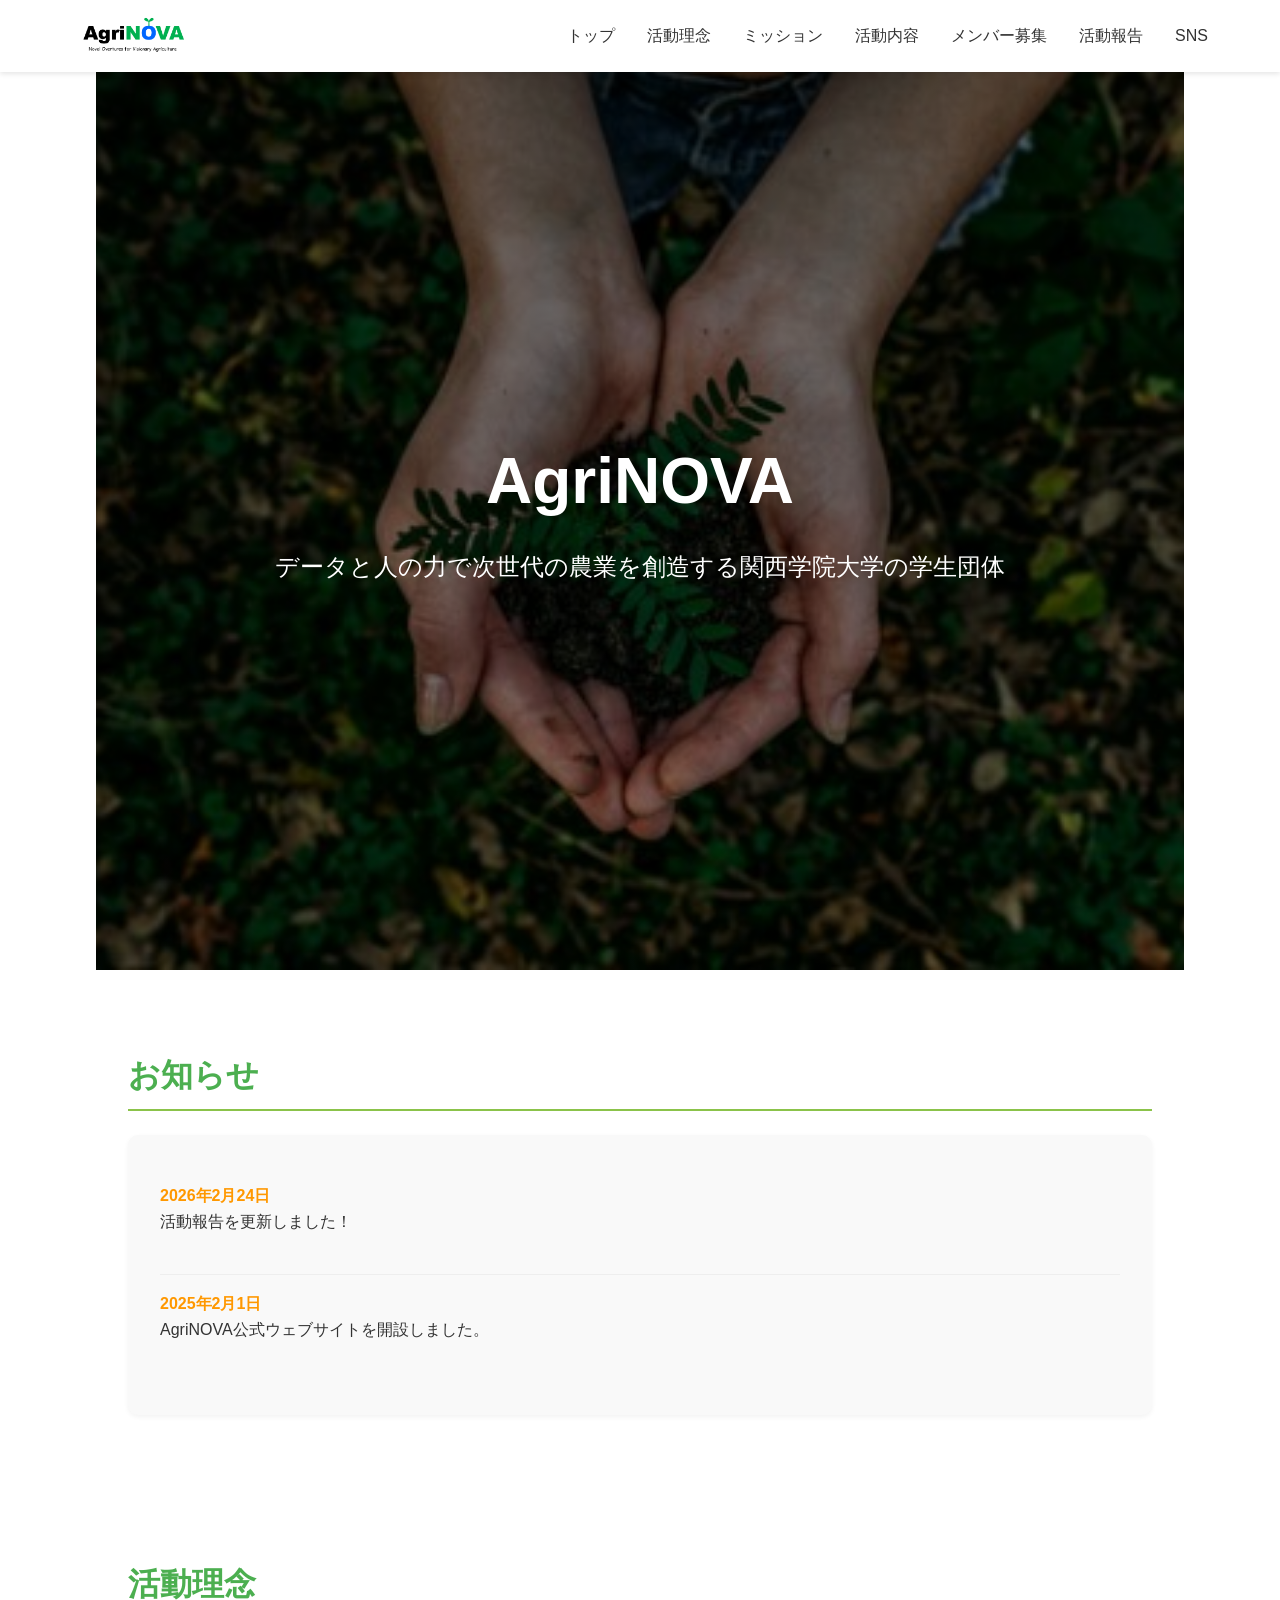
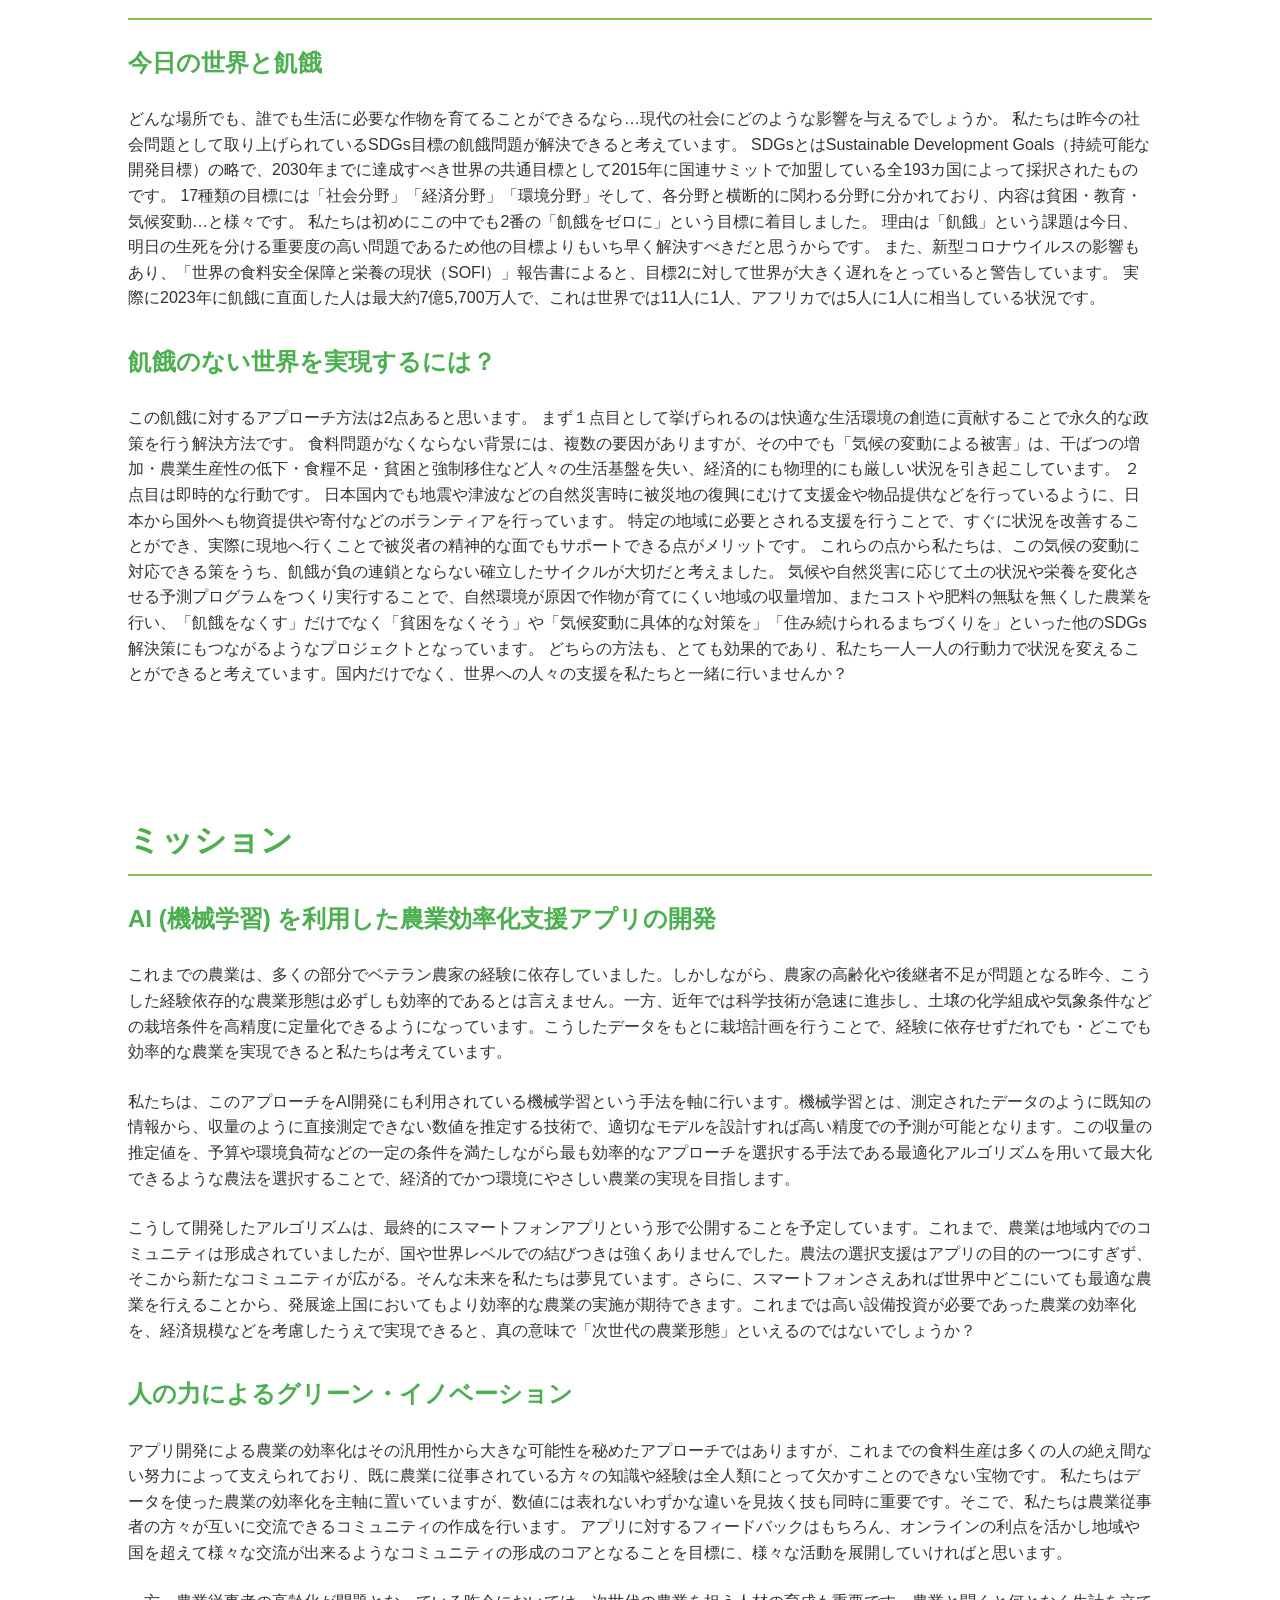
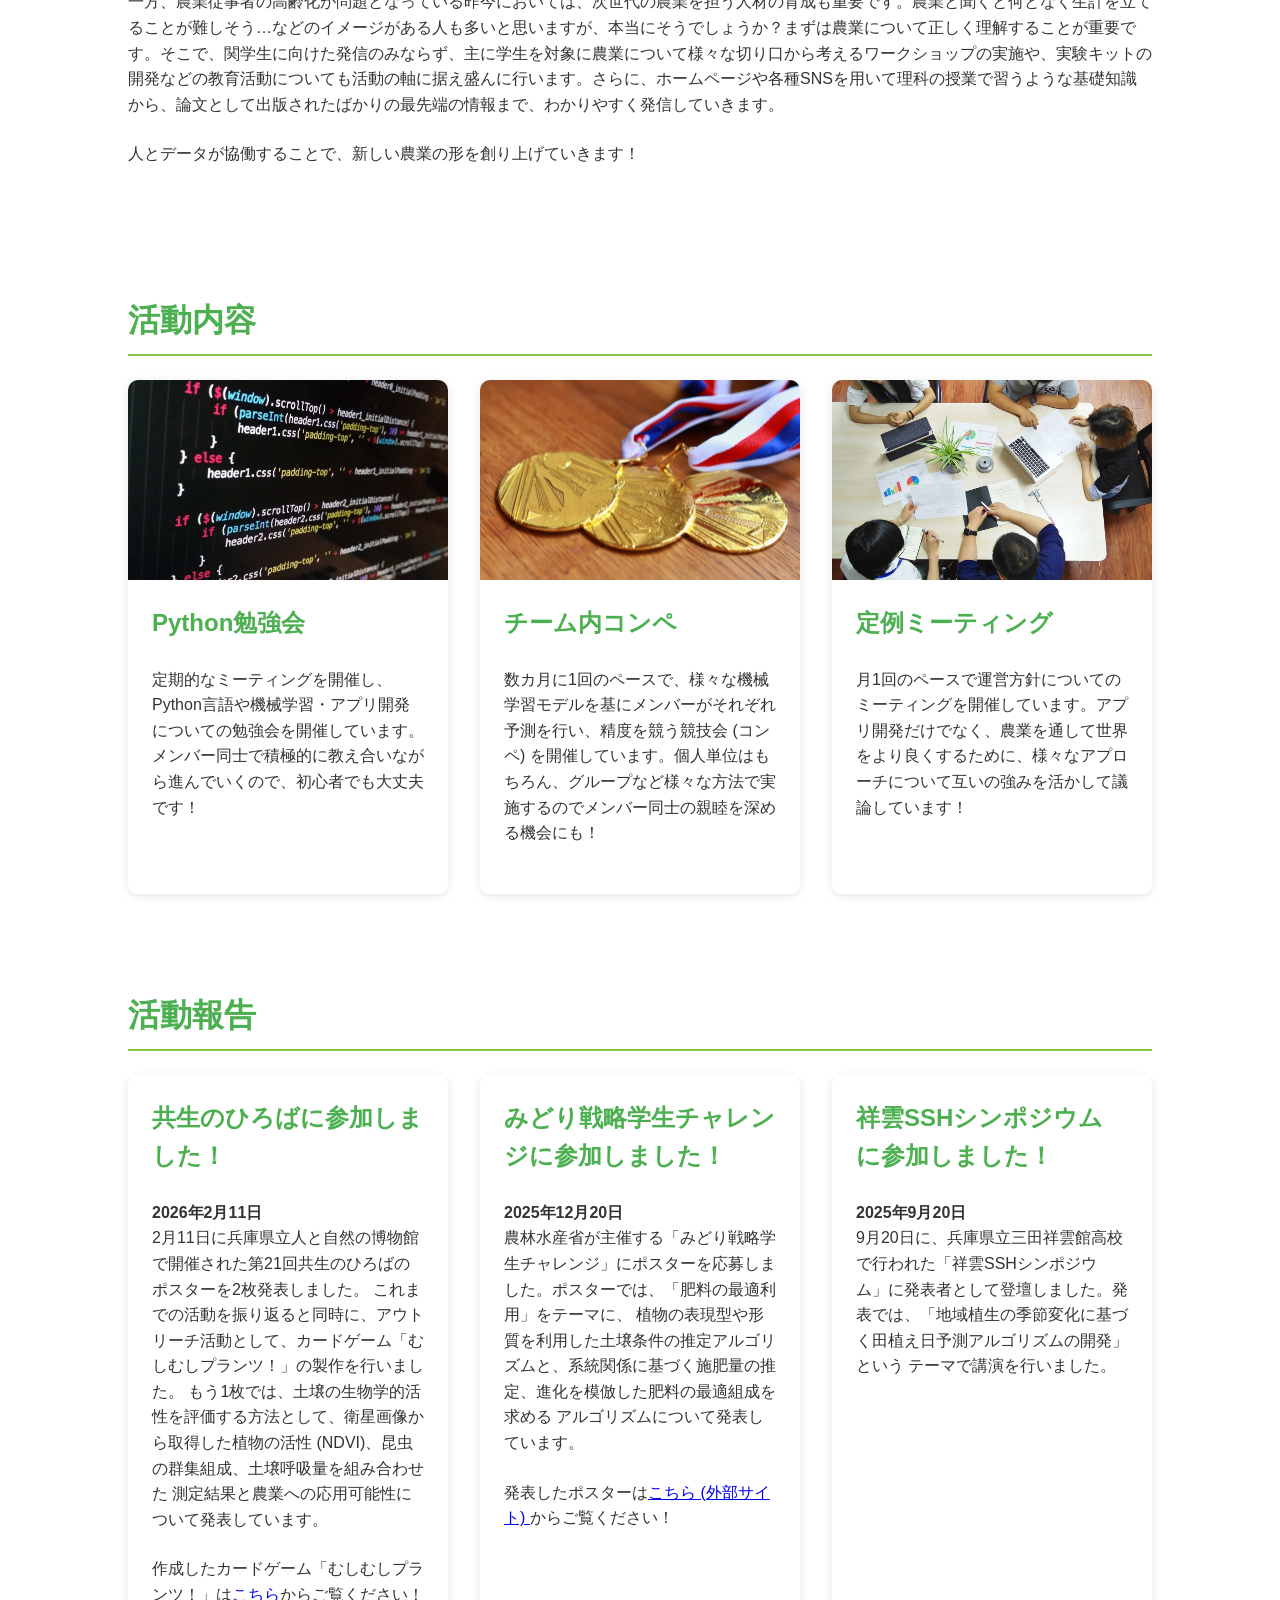
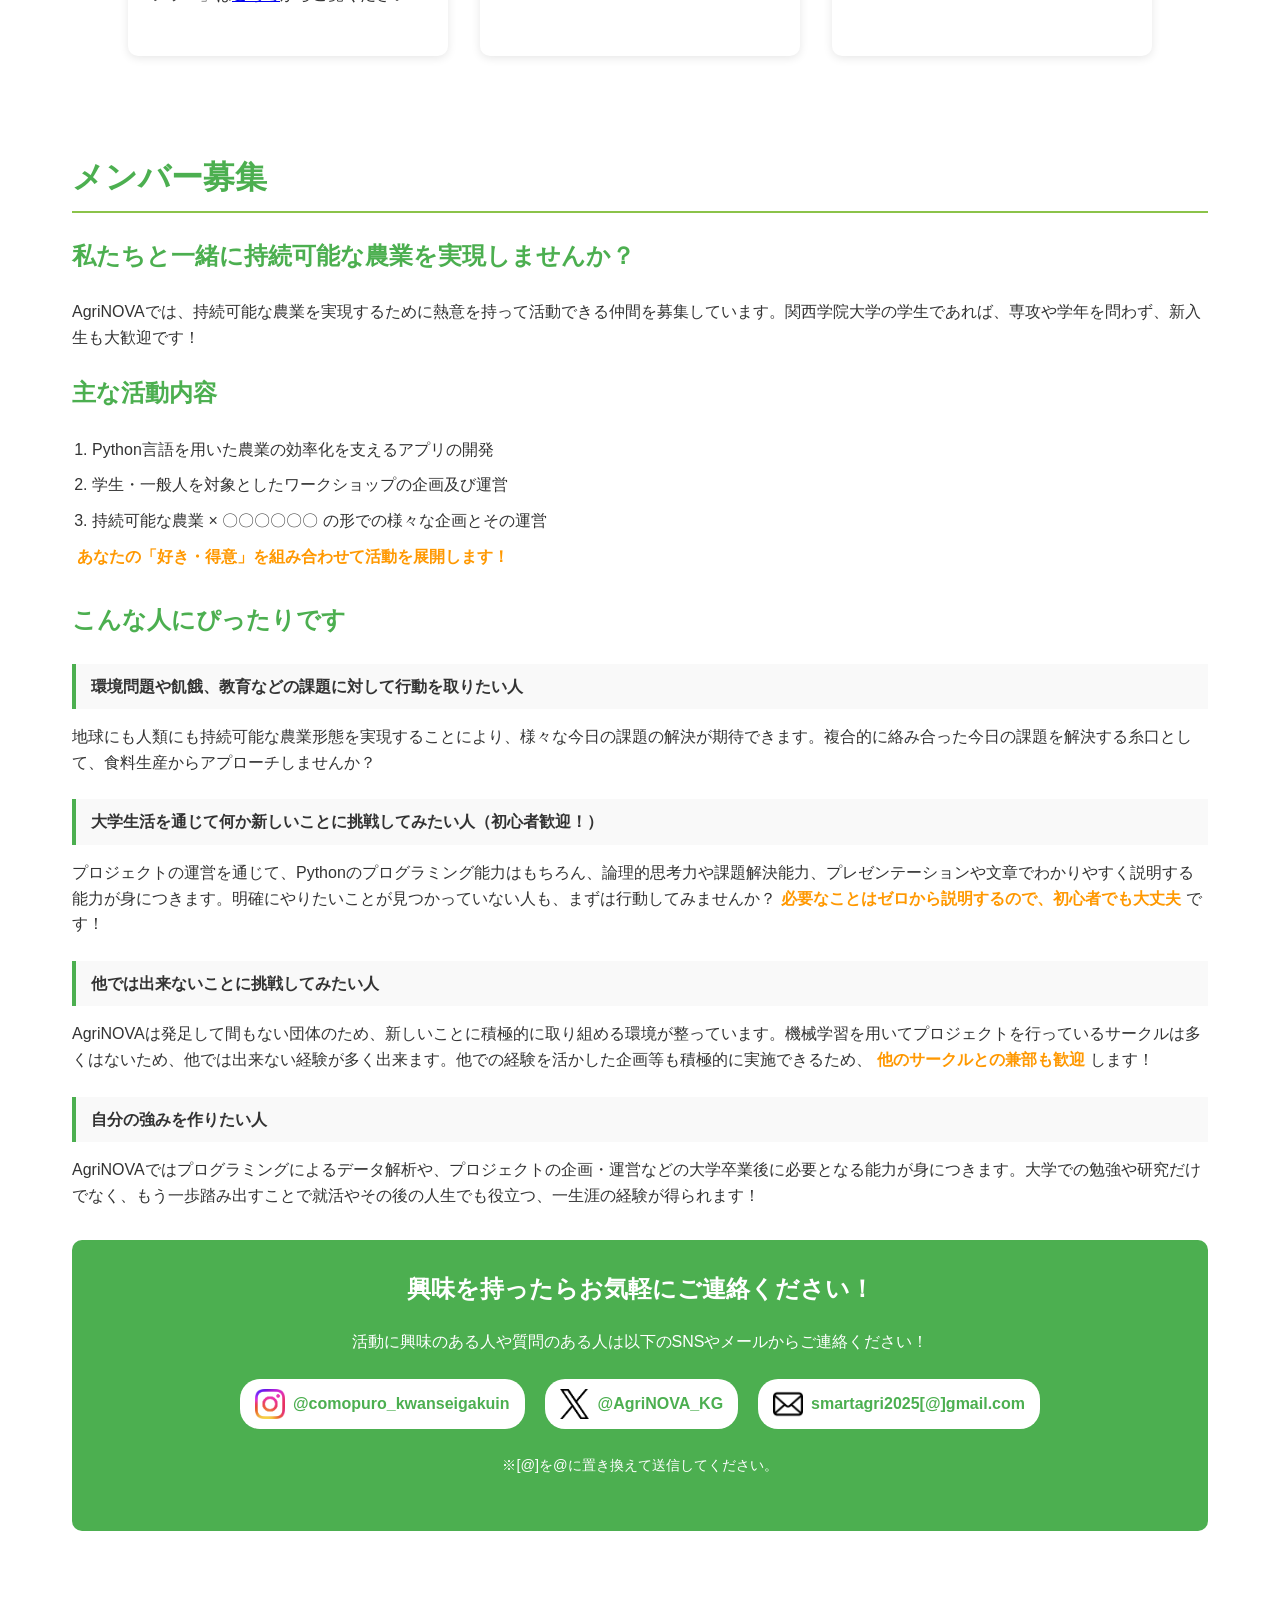
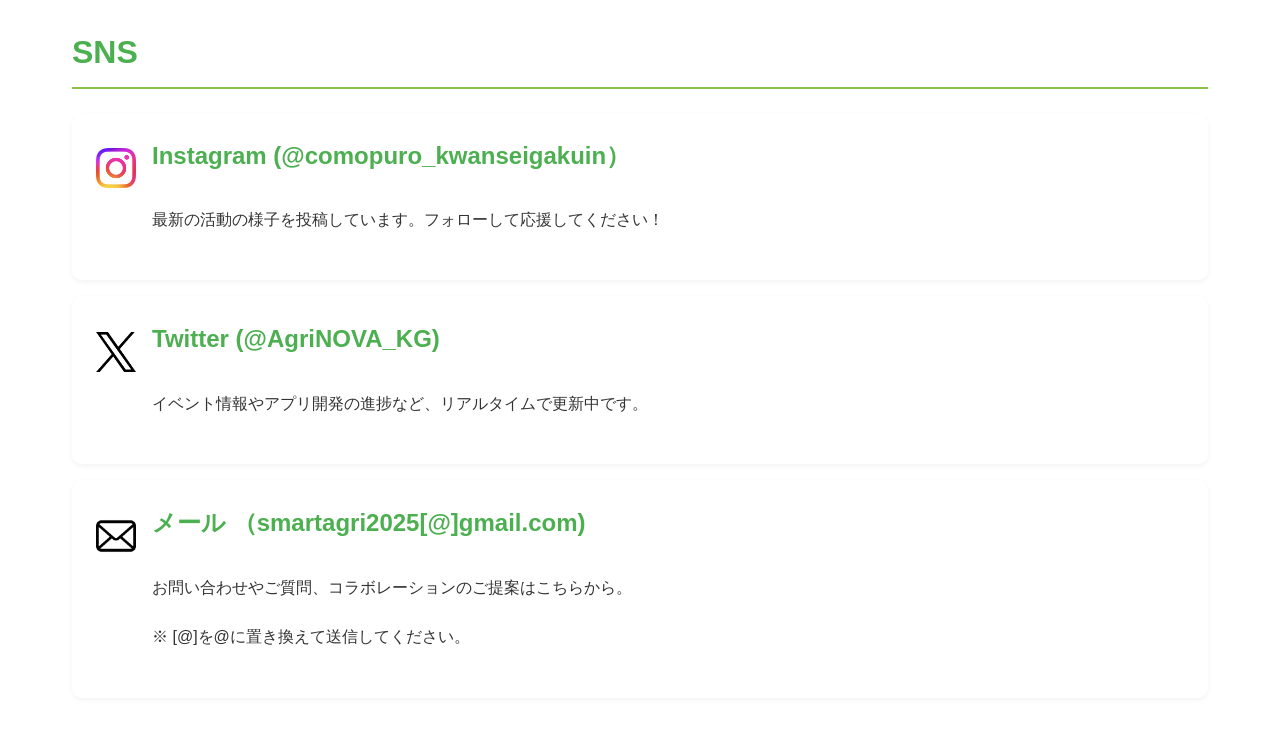
==== index.html @ 7e81eb5c "1st upload" ====
<!DOCTYPE html>
<html lang="ja">
<head>
    <meta charset="UTF-8">
    <meta name="viewport" content="width=device-width, initial-scale=1.0">
    <title>関西学院大学 AgriNOVA</title>
    <link rel="stylesheet" href="styles.css">
</head>
<body>
    <header>
        <div class="header-container">
            <div class="logo">
                <img src="images/logo.png" alt="AgriNOVA Logo">
            </div>
            <div class="hamburger" onclick="toggleMenu()">
                <span></span>
                <span></span>
                <span></span>
            </div>
            <nav id="nav-menu">
                <ul>
                    <li><a href="#top">トップ</a></li>
                    <li><a href="#philosophy">活動理念</a></li>
                    <li><a href="#mission">ミッション</a></li>
                    <li><a href="#activities">活動内容</a></li>
                    <li><a href="#recruit">メンバー募集</a></li>
                    <li><a href="#reports">活動報告</a></li>
                    <li><a href="#links">SNS</a></li>
                </ul>
            </nav>
        </div>
    </header>

    <div class="main-content">
        <div class="hero">
            <h1>AgriNOVA</h1>
            <p>データと人の力で次世代の農業を創造する関西学院大学の学生団体</p>
        </div>

        <section id="news">
            <div class="content-container">
                <h2>お知らせ</h2>
                <div class="news-updates">
                    <div class="news-item">
                        <span class="news-date">2026年2月24日</span>
                        <p>活動報告を更新しました！</p>
                    </div>
                    <div class="news-item">
                        <span class="news-date">2025年2月1日</span>
                        <p>AgriNOVA公式ウェブサイトを開設しました。</p>
                    </div>
                </div>
            </div>
        </section>

        <section id="philosophy">
            <div class="content-container">
                <h2>活動理念</h2>
                
                <div class="mission-item">
                    <h3>今日の世界と飢餓</h3>
                    <p>どんな場所でも、誰でも生活に必要な作物を育てることができるなら…現代の社会にどのような影響を与えるでしょうか。
                        私たちは昨今の社会問題として取り上げられているSDGs目標の飢餓問題が解決できると考えています。
                        SDGsとはSustainable Development Goals（持続可能な開発目標）の略で、2030年までに達成すべき世界の共通目標として2015年に国連サミットで加盟している全193カ国によって採択されたものです。 

                        17種類の目標には「社会分野」「経済分野」「環境分野」そして、各分野と横断的に関わる分野に分かれており、内容は貧困・教育・気候変動…と様々です。 
                        私たちは初めにこの中でも2番の「飢餓をゼロに」という目標に着目しました。 

                        理由は「飢餓」という課題は今日、明日の生死を分ける重要度の高い問題であるため他の目標よりもいち早く解決すべきだと思うからです。
                        また、新型コロナウイルスの影響もあり、「世界の食料安全保障と栄養の現状（SOFI）」報告書によると、目標2に対して世界が大きく遅れをとっていると警告しています。
                        実際に2023年に飢餓に直面した人は最大約7億5,700万人で、これは世界では11人に1人、アフリカでは5人に1人に相当している状況です。 </p>
                </div>
                
                <div class="mission-item">
                <h3>飢餓のない世界を実現するには？</h3>
                    <p>この飢餓に対するアプローチ方法は2点あると思います。 

                        まず１点目として挙げられるのは快適な生活環境の創造に貢献することで永久的な政策を行う解決方法です。
                        食料問題がなくならない背景には、複数の要因がありますが、その中でも「気候の変動による被害」は、干ばつの増加・農業生産性の低下・食糧不足・貧困と強制移住など人々の生活基盤を失い、経済的にも物理的にも厳しい状況を引き起こしています。 

                        ２点目は即時的な行動です。
                        日本国内でも地震や津波などの自然災害時に被災地の復興にむけて支援金や物品提供などを行っているように、日本から国外へも物資提供や寄付などのボランティアを行っています。
                        特定の地域に必要とされる支援を行うことで、すぐに状況を改善することができ、実際に現地へ行くことで被災者の精神的な面でもサポートできる点がメリットです。 

 

 

                        これらの点から私たちは、この気候の変動に対応できる策をうち、飢餓が負の連鎖とならない確立したサイクルが大切だと考えました。
                        気候や自然災害に応じて土の状況や栄養を変化させる予測プログラムをつくり実行することで、自然環境が原因で作物が育てにくい地域の収量増加、またコストや肥料の無駄を無くした農業を行い、「飢餓をなくす」だけでなく「貧困をなくそう」や「気候変動に具体的な対策を」「住み続けられるまちづくりを」といった他のSDGs解決策にもつながるようなプロジェクトとなっています。
                        どちらの方法も、とても効果的であり、私たち一人一人の行動力で状況を変えることができると考えています。国内だけでなく、世界への人々の支援を私たちと一緒に行いませんか？ 
                
                </p>
                </div>
                
        </section>

        <section id="mission">
            <div class="content-container">
            <h2>ミッション</h2>
                <div class="mission-item">
                    <h3>AI (機械学習) を利用した農業効率化支援アプリの開発</h3>
                    <p>これまでの農業は、多くの部分でベテラン農家の経験に依存していました。しかしながら、農家の高齢化や後継者不足が問題となる昨今、こうした経験依存的な農業形態は必ずしも効率的であるとは言えません。一方、近年では科学技術が急速に進歩し、土壌の化学組成や気象条件などの栽培条件を高精度に定量化できるようになっています。こうしたデータをもとに栽培計画を行うことで、経験に依存せずだれでも・どこでも効率的な農業を実現できると私たちは考えています。</p>
                    <p>私たちは、このアプローチをAI開発にも利用されている機械学習という手法を軸に行います。機械学習とは、測定されたデータのように既知の情報から、収量のように直接測定できない数値を推定する技術で、適切なモデルを設計すれば高い精度での予測が可能となります。この収量の推定値を、予算や環境負荷などの一定の条件を満たしながら最も効率的なアプローチを選択する手法である最適化アルゴリズムを用いて最大化できるような農法を選択することで、経済的でかつ環境にやさしい農業の実現を目指します。</p>
                    <p>こうして開発したアルゴリズムは、最終的にスマートフォンアプリという形で公開することを予定しています。これまで、農業は地域内でのコミュニティは形成されていましたが、国や世界レベルでの結びつきは強くありませんでした。農法の選択支援はアプリの目的の一つにすぎず、そこから新たなコミュニティが広がる。そんな未来を私たちは夢見ています。さらに、スマートフォンさえあれば世界中どこにいても最適な農業を行えることから、発展途上国においてもより効率的な農業の実施が期待できます。これまでは高い設備投資が必要であった農業の効率化を、経済規模などを考慮したうえで実現できると、真の意味で「次世代の農業形態」といえるのではないでしょうか？
                        </p>
                </div>
                
                <div class="mission-item">
                    <h3>人の力によるグリーン・イノベーション</h3>
                    <p>アプリ開発による農業の効率化はその汎用性から大きな可能性を秘めたアプローチではありますが、これまでの食料生産は多くの人の絶え間ない努力によって支えられており、既に農業に従事されている方々の知識や経験は全人類にとって欠かすことのできない宝物です。
                        私たちはデータを使った農業の効率化を主軸に置いていますが、数値には表れないわずかな違いを見抜く技も同時に重要です。そこで、私たちは農業従事者の方々が互いに交流できるコミュニティの作成を行います。
                        アプリに対するフィードバックはもちろん、オンラインの利点を活かし地域や国を超えて様々な交流が出来るようなコミュニティの形成のコアとなることを目標に、様々な活動を展開していければと思います。</p>
                        <p>一方、農業従事者の高齢化が問題となっている昨今においては、次世代の農業を担う人材の育成も重要です。農業と聞くと何となく生計を立てることが難しそう…などのイメージがある人も多いと思いますが、本当にそうでしょうか？まずは農業について正しく理解することが重要です。そこで、関学生に向けた発信のみならず、主に学生を対象に農業について様々な切り口から考えるワークショップの実施や、実験キットの開発などの教育活動についても活動の軸に据え盛んに行います。さらに、ホームページや各種SNSを用いて理科の授業で習うような基礎知識から、論文として出版されたばかりの最先端の情報まで、わかりやすく発信していきます。</p>
                        <p>人とデータが協働することで、新しい農業の形を創り上げていきます！</p>
                    </div>
            </div>
        </section>


        
        <section id="activities">
            <div class="content-container">
                <h2>活動内容</h2>
                <div class="activities-container">
                    <div class="activity-item">
                        <div class="activity-image" style="background-image: url('images/programming.jpg');"></div>
                        <div class="activity-content">
                            <h3>Python勉強会</h3>
                            <p>定期的なミーティングを開催し、Python言語や機械学習・アプリ開発についての勉強会を開催しています。メンバー同士で積極的に教え合いながら進んでいくので、初心者でも大丈夫です！</p>
                        </div>
                    </div>
                    <div class="activity-item">
                        <div class="activity-image" style="background-image: url('images/competition.jpg');"></div>
                        <div class="activity-content">
                            <h3>チーム内コンペ</h3>
                            <p>数カ月に1回のペースで、様々な機械学習モデルを基にメンバーがそれぞれ予測を行い、精度を競う競技会 (コンペ) を開催しています。個人単位はもちろん、グループなど様々な方法で実施するのでメンバー同士の親睦を深める機会にも！</p>
                        </div>
                    </div>
                    <div class="activity-item">
                        <div class="activity-image" style="background-image: url('images/meeting.jpg');"></div>
                        <div class="activity-content">
                            <h3>定例ミーティング</h3>
                            <p>月1回のペースで運営方針についてのミーティングを開催しています。アプリ開発だけでなく、農業を通して世界をより良くするために、様々なアプローチについて互いの強みを活かして議論しています！</p>
                        </div>
                    </div>
                </div>
            </div>
        </section>

        <section id="reports">
            <div class="content-container">
                <h2>活動報告</h2>
                <div class="activities-container">
                    <div class="activity-item">
                        <div class="activity-content">
                            <h3>共生のひろばに参加しました！</h3>
                            <h4>2026年2月11日</h4>
                            <p>2月11日に兵庫県立人と自然の博物館で開催された第21回共生のひろばのポスターを2枚発表しました。
                                これまでの活動を振り返ると同時に、アウトリーチ活動として、カードゲーム「むしむしプランツ！」の製作を行いました。
                                もう1枚では、土壌の生物学的活性を評価する方法として、衛星画像から取得した植物の活性 (NDVI)、昆虫の群集組成、土壌呼吸量を組み合わせた
                                測定結果と農業への応用可能性について発表しています。
                            </p>
                            <p>作成したカードゲーム「むしむしプランツ！」は<a href="card.html">こちら</a>からご覧ください！</p>
                        </div>
                    </div>
                    <div class="activity-item">
                        <div class="activity-content">
                            <h3>みどり戦略学生チャレンジに参加しました！</h3>
                            <h4>2025年12月20日</h4>
                            <p>農林水産省が主催する「みどり戦略学生チャレンジ」にポスターを応募しました。ポスターでは、「肥料の最適利用」をテーマに、
                                植物の表現型や形質を利用した土壌条件の推定アルゴリズムと、系統関係に基づく施肥量の推定、進化を模倣した肥料の最適組成を求める
                                アルゴリズムについて発表しています。
                            </p>
                            <p>発表したポスターは<a href="https://www.maff.go.jp/kinki/midori/challenge/kanseigakuin.html">こちら (外部サイト) </a>からご覧ください！</p>
                        </div>
                    </div>
                    <div class="activity-item">
                        <div class="activity-content">
                            <h3>祥雲SSHシンポジウムに参加しました！</h3>
                            <h4>2025年9月20日</h4>
                            <p>9月20日に、兵庫県立三田祥雲館高校で行われた「祥雲SSHシンポジウム」に発表者として登壇しました。発表では、「地域植生の季節変化に基づく田植え日予測アルゴリズムの開発」という
                                テーマで講演を行いました。
                            </p>
                            <!--<p>当日の様子は<a href="250920_Report_SSH.html">こちら</a>をご覧ください！</p>-->
                        </div>
                    </div>
                    </div>
                </div>
            </div>
        </section>

        <section id="recruit">
            <div class="content-container">
                <h2>メンバー募集</h2>

                <h3>私たちと一緒に持続可能な農業を実現しませんか？</h3>
                <p>AgriNOVAでは、持続可能な農業を実現するために熱意を持って活動できる仲間を募集しています。関西学院大学の学生であれば、専攻や学年を問わず、新入生も大歓迎です！</p>
         
                <h3>主な活動内容</h3>
                <ol>
                    <li style="margin-bottom: 10px; margin-left: 20px;">
                        Python言語を用いた農業の効率化を支えるアプリの開発
                    </li>
                    <li style="margin-bottom: 10px; margin-left: 20px;">
                        学生・一般人を対象としたワークショップの企画及び運営
                    </li>
                    <li style="margin-bottom: 10px; margin-left: 20px;">
                        持続可能な農業 × 〇〇〇〇〇〇 の形での様々な企画とその運営
                    </li>
                </ol>
                <p><span style="padding: 3px 5px; border-radius: 3px; font-weight: bold; color: var(--accent-color);">あなたの「好き・得意」を組み合わせて活動を展開します！</span></p>
        
                <h3 style="margin-top: 2rem;">こんな人にぴったりです</h3>
                
                <div style="background-color: var(--light-bg); border-left: 4px solid var(--primary-color); padding: 10px 15px; margin-bottom: 15px; font-weight: bold;">
                    環境問題や飢餓、教育などの課題に対して行動を取りたい人
                </div>
                <p>地球にも人類にも持続可能な農業形態を実現することにより、様々な今日の課題の解決が期待できます。複合的に絡み合った今日の課題を解決する糸口として、食料生産からアプローチしませんか？</p>

                <div style="background-color: var(--light-bg); border-left: 4px solid var(--primary-color); padding: 10px 15px; margin-bottom: 15px; font-weight: bold;">
                    大学生活を通じて何か新しいことに挑戦してみたい人（初心者歓迎！）
                </div>
                <p>プロジェクトの運営を通じて、Pythonのプログラミング能力はもちろん、論理的思考力や課題解決能力、プレゼンテーションや文章でわかりやすく説明する能力が身につきます。明確にやりたいことが見つかっていない人も、まずは行動してみませんか？<span style="padding: 3px 5px; border-radius: 3px; font-weight: bold; color: var(--accent-color);">必要なことはゼロから説明するので、初心者でも大丈夫</span>です！</p>

                <div style="background-color: var(--light-bg); border-left: 4px solid var(--primary-color); padding: 10px 15px; margin-bottom: 15px; font-weight: bold;">
                    他では出来ないことに挑戦してみたい人
                </div>
                <p>AgriNOVAは発足して間もない団体のため、新しいことに積極的に取り組める環境が整っています。機械学習を用いてプロジェクトを行っているサークルは多くはないため、他では出来ない経験が多く出来ます。他での経験を活かした企画等も積極的に実施できるため、<span style="padding: 3px 5px; border-radius: 3px; font-weight: bold; color: var(--accent-color);">他のサークルとの兼部も歓迎</span>します！</p>
                
                <div style="background-color: var(--light-bg); border-left: 4px solid var(--primary-color); padding: 10px 15px; margin-bottom: 15px; font-weight: bold;">
                    自分の強みを作りたい人
                </div>
                <p>AgriNOVAではプログラミングによるデータ解析や、プロジェクトの企画・運営などの大学卒業後に必要となる能力が身につきます。大学での勉強や研究だけでなく、もう一歩踏み出すことで就活やその後の人生でも役立つ、一生涯の経験が得られます！</p>

                <div style="background-color: var(--primary-color); color: white; padding: 30px; border-radius: 10px; text-align: center; margin-top: 2rem;">
                    <h3 style="color: white; margin-bottom: 20px;">興味を持ったらお気軽にご連絡ください！</h3>
                    <p>活動に興味のある人や質問のある人は以下のSNSやメールからご連絡ください！</p>
                    
                    <div style="display: flex; justify-content: center; flex-wrap: wrap; gap: 20px; margin: 25px 0;">
                        <a href="https://www.instagram.com/comopuro_kwanseigakuin" style="display: flex; align-items: center; background-color: var(--white); color: var(--primary-color); padding: 10px 15px; border-radius: 20px; text-decoration: none; font-weight: bold;" target="_blank">
                            <div class="sns-logo2">
                                <img src="images/Instagram_logo.png" alt="Instagram Icon">
                            </div>
                            @comopuro_kwanseigakuin
                        </a>
                        <a href="https://twitter.com/AgriNOVA_KG" style="display: flex; align-items: center; background-color: var(--white); color: var(--primary-color); padding: 10px 15px; border-radius: 20px; text-decoration: none; font-weight: bold;" target="_blank">
                            <div class="sns-logo2">
                                <img src="images/X_logo.png" alt="X Icon">
                            </div>
                            @AgriNOVA_KG
                        </a>
                        <a style="display: flex; align-items: center; background-color: var(--white); color: var(--primary-color); padding: 10px 15px; border-radius: 20px; text-decoration: none; font-weight: bold;">
                            <div class="sns-logo2">
                                <img src="images/Mail_logo.png" alt="Email Icon">
                            </div>
                            smartagri2025[@]gmail.com
                        </a>
                    </div>
                    <p style="font-size: 0.9rem; margin-top: 10px;">※[@]を@に置き換えて送信してください。</p>
                </div>
            </div>
        </section>
        
        <section id="links">
            <div class="content-container">
                <h2>SNS</h2>
                <div class="sns-list">
                    <div class="sns-list-item">
                        <div class="sns-header">
                            <div class="sns-logo">
                                <img src="images/Instagram_logo.png" alt="Instagram Logo">
                            </div>
                            <h3><a href="https://www.instagram.com/comopuro_kwanseigakuin/?igsh=NnNhcjF2ZW04OXY5&utm_source=qr#" class="sns-link">Instagram (@comopuro_kwanseigakuin） </a></h3>
                        </div>
                        <div class="sns-content">
                            <p>最新の活動の様子を投稿しています。フォローして応援してください！</p>
                        </div>
                    </div>
                    
                    <div class="sns-list-item">
                        <div class="sns-header">
                            <div class="sns-logo">
                                <img src="images/X_logo.png" alt="X Logo">
                            </div>
                            <h3><a href="https://x.com/AgriNOVA_KG" class="sns-link">Twitter (@AgriNOVA_KG)</a></h3>
                        </div>
                        <div class="sns-content">
                            <p>イベント情報やアプリ開発の進捗など、リアルタイムで更新中です。</p>
                        </div>
                    </div>
                    
                    <div class="sns-list-item">
                        <div class="sns-header">
                            <div class="sns-logo">
                                <img src="images/Mail_logo.png" alt="Email Icon">
                            </div>
                            <h3><a class="sns-link">メール （smartagri2025[@]gmail.com)</a></h3>
                        </div>
                        <div class="sns-content">
                            <p>お問い合わせやご質問、コラボレーションのご提案はこちらから。</p>
                            <p>※ [@]を@に置き換えて送信してください。</p>
                        </div>
                    </div>
                </div>
            </div>
        </section>
    </div>

    <script src="menu.js"></script>
</body>
</html>
---- styles.css ----
:root {
    --primary-color: #4CAF50;
    --secondary-color: #8BC34A;
    --accent-color: #FF9800;
    --text-color: #333;
    --light-bg: #f9f9f9;
    --white: #ffffff;
}

* {
    margin: 0;
    padding: 0;
    box-sizing: border-box;
}

body {
    font-family: 'Segoe UI', 'Helvetica Neue', Arial, sans-serif;
    line-height: 1.6;
    color: var(--text-color);
}

header {
    background-color: var(--white);
    color: var(--text-color);
    padding: 1rem 0;
    position: fixed;
    width: 100%;
    top: 0;
    z-index: 1000;
    box-shadow: 0 2px 5px rgba(0,0,0,0.1);
}

.header-container {
    display: flex;
    justify-content: space-between;
    align-items: center;
    max-width: 1200px;
    margin: 0 auto;
    padding: 0 2rem;
}

.logo {
    display: flex;
    align-items: center;
}

.logo img {
    height: 40px;
    width: auto;
}

/* ハンバーガーメニューボタン */
.hamburger {
    display: none;
    flex-direction: column;
    cursor: pointer;
    padding: 5px;
}

.hamburger span {
    width: 25px;
    height: 3px;
    background-color: var(--text-color);
    margin: 3px 0;
    transition: 0.3s;
    border-radius: 3px;
}

/* ハンバーガーメニューが開いた時のアニメーション */
.hamburger.active span:nth-child(1) {
    transform: rotate(-45deg) translate(-5px, 6px);
}

.hamburger.active span:nth-child(2) {
    opacity: 0;
}

.hamburger.active span:nth-child(3) {
    transform: rotate(45deg) translate(-5px, -6px);
}

nav ul {
    display: flex;
    list-style: none;
}

nav ul li {
    margin-left: 2rem;
}

nav ul li a {
    color: var(--text-color);
    text-decoration: none;
    font-weight: 500;
    transition: color 0.3s;
}

nav ul li a:hover {
    color: var(--primary-color);
}

.main-content {
    max-width: 85%;
    margin: 0 auto;
    padding-top: 70px;
}

section {
    padding: 3rem 0;
    scroll-margin-top: 5rem;
}

.content-container {
    max-width: 1200px;
    margin: 0 auto;
    padding: 0 2rem;
}

h1, h2, h3 {
    margin-bottom: 1.5rem;
    color: var(--primary-color);
}

h1 {
    font-size: 2.5rem;
}

h2 {
    font-size: 2rem;
    border-bottom: 2px solid var(--secondary-color);
    padding-bottom: 0.5rem;
}

h3 {
    font-size: 1.5rem;
}

p {
    margin-bottom: 1.5rem;
}

.hero {
    background-image: linear-gradient(rgba(0,0,0,0.5), rgba(0,0,0,0.3)), url('images/header2.jpg');
    background-size: cover;
    background-position: center;
    height: 100vh;
    width: 100%;
    display: flex;
    flex-direction: column;
    justify-content: center;
    align-items: center;
    text-align: center;
    color: white;
    margin-bottom: 2rem;
}

.hero h1 {
    font-size: 4rem;
    margin-bottom: 1rem;
    color: white;
}

.hero p {
    font-size: 1.5rem;
    max-width: 800px;
}

.card-logo {
    height: 1.2em;
    width: auto;
    vertical-align: middle;
    display: inline-block;
    margin: 0 0.2em;
}

.news-updates {
    background-color: var(--light-bg);
    padding: 2rem;
    border-radius: 10px;
    margin-bottom: 3rem;
    box-shadow: 0 2px 5px rgba(0,0,0,0.05);
}

.news-item {
    border-bottom: 1px solid #eee;
    padding: 1rem 0;
}

.news-item:last-child {
    border-bottom: none;
}

.news-date {
    font-weight: bold;
    color: var(--accent-color);
}

.content-item {
    background-color: var(--white);
    padding: 2rem;
    border-radius: 10px;
    box-shadow: 0 2px 5px rgba(0,0,0,0.05);
    margin-bottom: 2rem;
}

.content-icon {
    font-size: 2.5rem;
    color: var(--primary-color);
    margin-bottom: 1rem;
    display: inline-block;
    margin-right: 1rem;
    vertical-align: middle;
}

.activities-container {
    display: grid;
    grid-template-columns: repeat(auto-fit, minmax(300px, 1fr));
    gap: 2rem;
}

.activity-item {
    background-color: var(--white);
    border-radius: 10px;
    overflow: hidden;
    box-shadow: 0 2px 10px rgba(0,0,0,0.1);
    transition: transform 0.3s, box-shadow 0.3s;
}

.activity-item:hover {
    transform: translateY(-5px);
    box-shadow: 0 4px 15px rgba(0,0,0,0.15);
}

.activity-image {
    width: 100%;
    height: 200px;
    background-size: cover;
    background-position: center;
}

.activity-content {
    padding: 1.5rem;
}

.mission-item {
    margin-bottom: 2rem;
}

.sns-list {
    display: flex;
    flex-direction: column;
    gap: 1rem;
}

.sns-list-item {
    background-color: var(--white);
    border-radius: 10px;
    padding: 1.5rem;
    box-shadow: 0 2px 5px rgba(0,0,0,0.05);
}

.sns-header {
    display: flex;
    align-items: center;
    gap: 1rem;
    margin-bottom: 0.5rem;
}

.sns-logo {
    width: 40px;
    height: 40px;
    display: flex;
    align-items: center;
    justify-content: center;
}

.sns-logo img {
    max-width: 100%;
    max-height: 100%;
    object-fit: contain;
}

.sns-logo2 {
    width: 30px;
    height: 30px;
    display: flex;
    align-items: center;
    justify-content: center;
    margin-right: 8px;
}

.sns-logo2 img {
    max-width: 100%;
    max-height: 100%;
    object-fit: contain;
}

.sns-link {
    color: var(--primary-color);
    text-decoration: none;
}

.sns-link:hover {
    text-decoration: underline;
}

.sns-content {
    padding-left: 56px;
}

/* ブログ記事用のスタイル */
.article-header {
    text-align: center;
    padding: 2rem 0;
    border-bottom: 2px solid var(--light-bg);
    margin-bottom: 2rem;
}

.article-title {
    font-size: 2.5rem;
    color: var(--primary-color);
    margin-bottom: 1rem;
}

.article-meta {
    color: #666;
    font-size: 0.9rem;
}

.article-date {
    color: var(--accent-color);
    font-weight: bold;
    margin-right: 1rem;
}

.article-author {
    color: #666;
}

.article-content {
    max-width: 800px;
    margin: 0 auto;
    padding: 2rem;
}

.article-content img {
    max-width: 100%;
    height: auto;
    border-radius: 10px;
    margin: 2rem 0;
}

.article-content blockquote {
    border-left: 4px solid var(--primary-color);
    padding-left: 1.5rem;
    margin: 2rem 0;
    font-style: italic;
    color: #555;
}

.article-content ul, .article-content ol {
    margin-left: 2rem;
    margin-bottom: 1.5rem;
}

.article-content li {
    margin-bottom: 0.5rem;
}

.article-content code {
    background-color: var(--light-bg);
    padding: 0.2rem 0.5rem;
    border-radius: 3px;
    font-family: 'Courier New', monospace;
}

.article-content pre {
    background-color: var(--light-bg);
    padding: 1rem;
    border-radius: 5px;
    overflow-x: auto;
    margin: 1.5rem 0;
}

.article-tags {
    margin-top: 3rem;
    padding-top: 2rem;
    border-top: 1px solid var(--light-bg);
}

.tag {
    display: inline-block;
    background-color: var(--secondary-color);
    color: white;
    padding: 0.3rem 0.8rem;
    border-radius: 15px;
    margin-right: 0.5rem;
    margin-bottom: 0.5rem;
    font-size: 0.9rem;
    text-decoration: none;
}

.tag:hover {
    background-color: var(--primary-color);
}

.back-link {
    display: inline-block;
    margin-top: 2rem;
    color: var(--primary-color);
    text-decoration: none;
    font-weight: bold;
}

.back-link:hover {
    text-decoration: underline;
}

/* PDFダウンロードボタンのスタイル */
.download-section {
    background-color: var(--light-bg);
    padding: 2rem;
    border-radius: 10px;
    margin: 2rem 0;
}

.download-section h3 {
    color: var(--primary-color);
    margin-bottom: 1rem;
}

.download-buttons {
    display: grid;
    grid-template-columns: repeat(auto-fit, minmax(280px, 1fr));
    gap: 1.5rem;
    margin: 2rem 0;
}

.download-btn {
    display: flex;
    align-items: center;
    background-color: var(--white);
    border: 2px solid var(--primary-color);
    border-radius: 10px;
    padding: 1.5rem;
    text-decoration: none;
    color: var(--text-color);
    transition: all 0.3s ease;
    box-shadow: 0 2px 5px rgba(0,0,0,0.1);
}

.download-btn:hover {
    background-color: var(--primary-color);
    color: white;
    transform: translateY(-3px);
    box-shadow: 0 4px 10px rgba(0,0,0,0.15);
}

.download-icon {
    font-size: 3rem;
    margin-right: 1rem;
    flex-shrink: 0;
}

.download-text {
    flex-grow: 1;
}

.download-title {
    font-size: 1.2rem;
    font-weight: bold;
    margin-bottom: 0.3rem;
}

.download-subtitle {
    font-size: 0.9rem;
    color: #666;
}

.download-btn:hover .download-subtitle {
    color: rgba(255, 255, 255, 0.9);
}

.download-note {
    font-size: 0.9rem;
    color: #666;
    font-style: italic;
    margin-top: 1rem;
    margin-bottom: 0;
}

/* レスポンシブデザイン - タブレット・スマホ対応 */
@media (max-width: 768px) {
    .hamburger {
        display: flex;
    }
    
    nav {
        position: absolute;
        top: 100%;
        left: 0;
        width: 100%;
        background-color: var(--white);
        box-shadow: 0 2px 5px rgba(0,0,0,0.1);
        max-height: 0;
        overflow: hidden;
        transition: max-height 0.3s ease-out;
    }
    
    nav.active {
        max-height: 400px;
    }
    
    nav ul {
        flex-direction: column;
        padding: 1rem 0;
    }
    
    nav ul li {
        margin: 0;
        padding: 0.8rem 2rem;
        border-bottom: 1px solid #eee;
    }
    
    nav ul li:last-child {
        border-bottom: none;
    }
    
    nav ul li a {
        display: block;
    }
    
    .hero h1 {
        font-size: 2.5rem;
    }

    .card-logo {
        height: 1em;
    }
    
    .hero p {
        font-size: 1.2rem;
        padding: 0 1rem;
    }
    
    .header-container {
        padding: 0 1rem;
    }
    
    .main-content {
        max-width: 95%;
        padding-top: 60px;
    }
    
    .content-container {
        padding: 0 1rem;
    }
    
    h1 {
        font-size: 2rem;
    }
    
    h2 {
        font-size: 1.5rem;
    }
    
    .activities-container {
        grid-template-columns: 1fr;
    }
    
    .sns-content {
        padding-left: 0;
        margin-top: 0.5rem;
    }
    
    .article-title {
        font-size: 1.8rem;
    }
    
    .article-content {
        padding: 1rem;
    }

    .download-buttons {
        grid-template-columns: 1fr;
    }

    .download-btn {
        padding: 1.2rem;
    }

    .download-icon {
        font-size: 2.5rem;
    }
}

@media (max-width: 480px) {
    .hero h1 {
        font-size: 2rem;
    }

    .card-logo {
        height: 0.9em;
    }
    
    .hero p {
        font-size: 1rem;
    }
    
    .article-title {
        font-size: 1.5rem;
    }
}
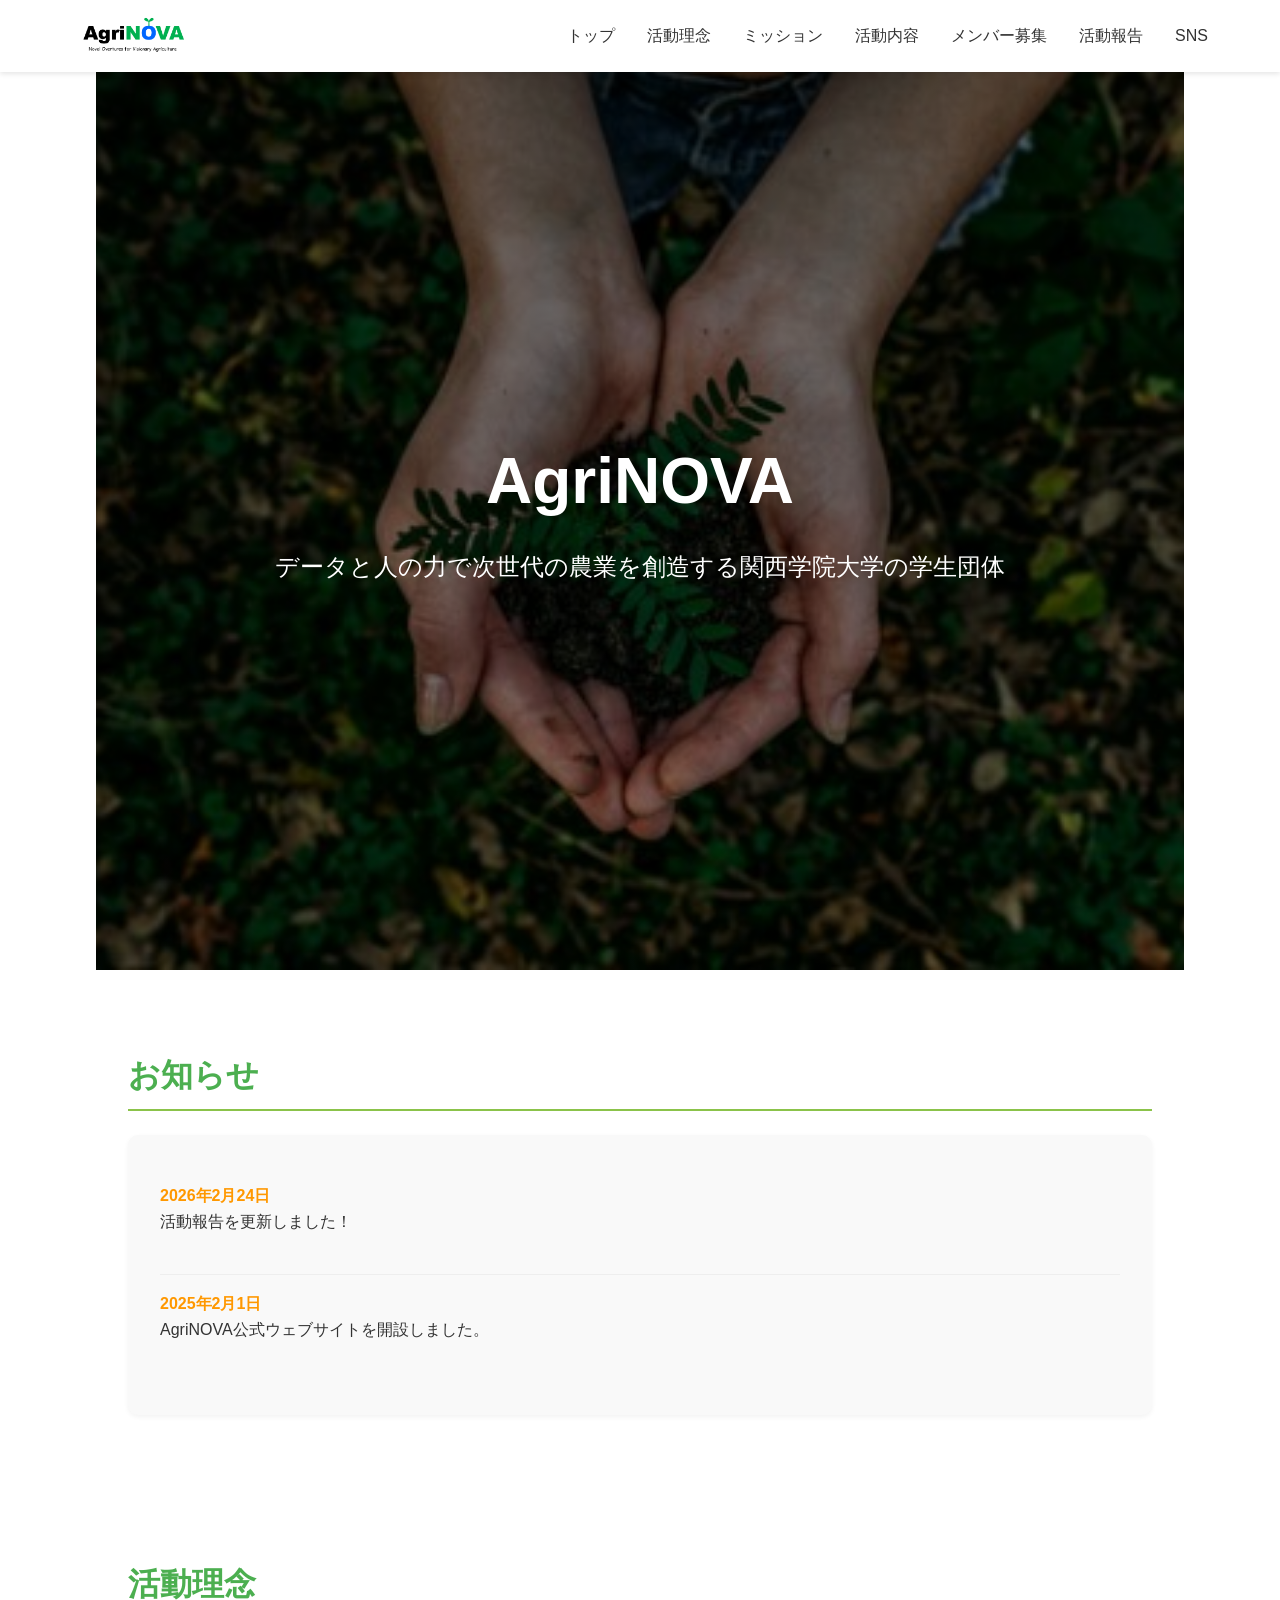
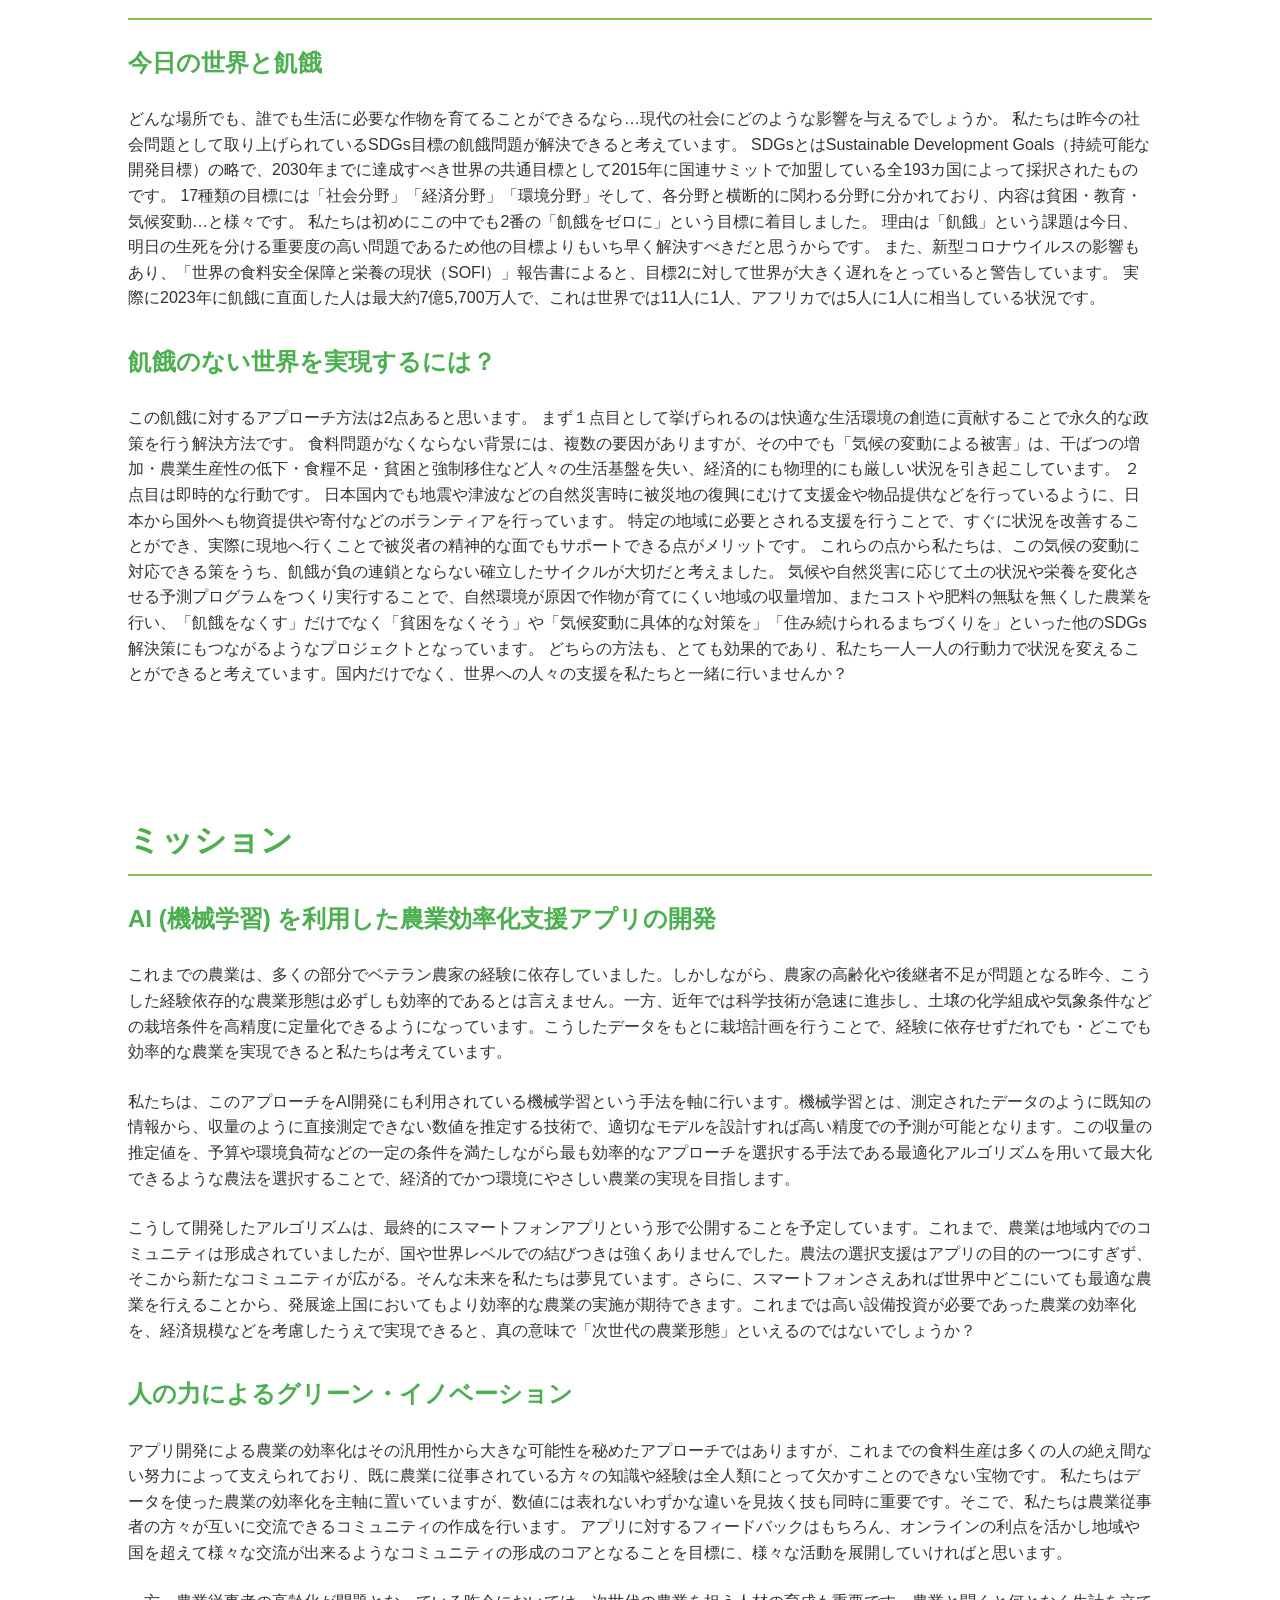
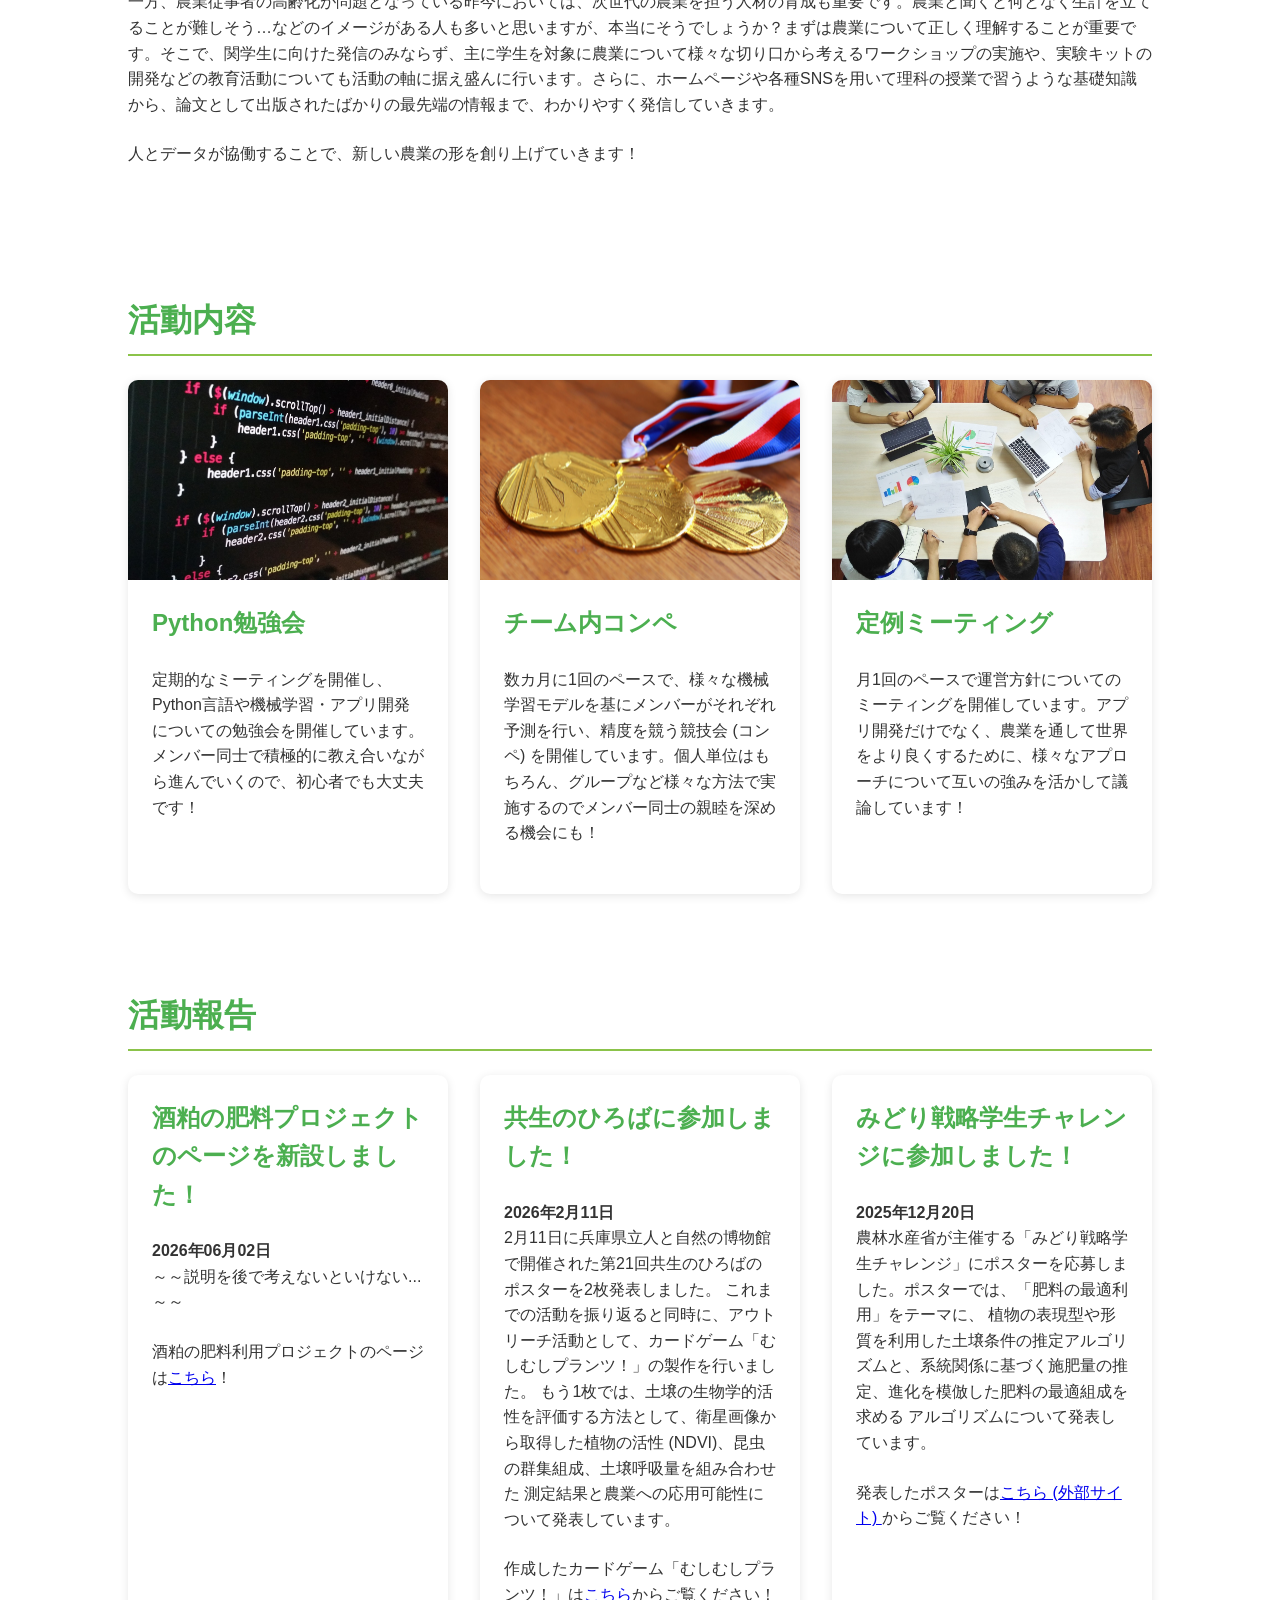
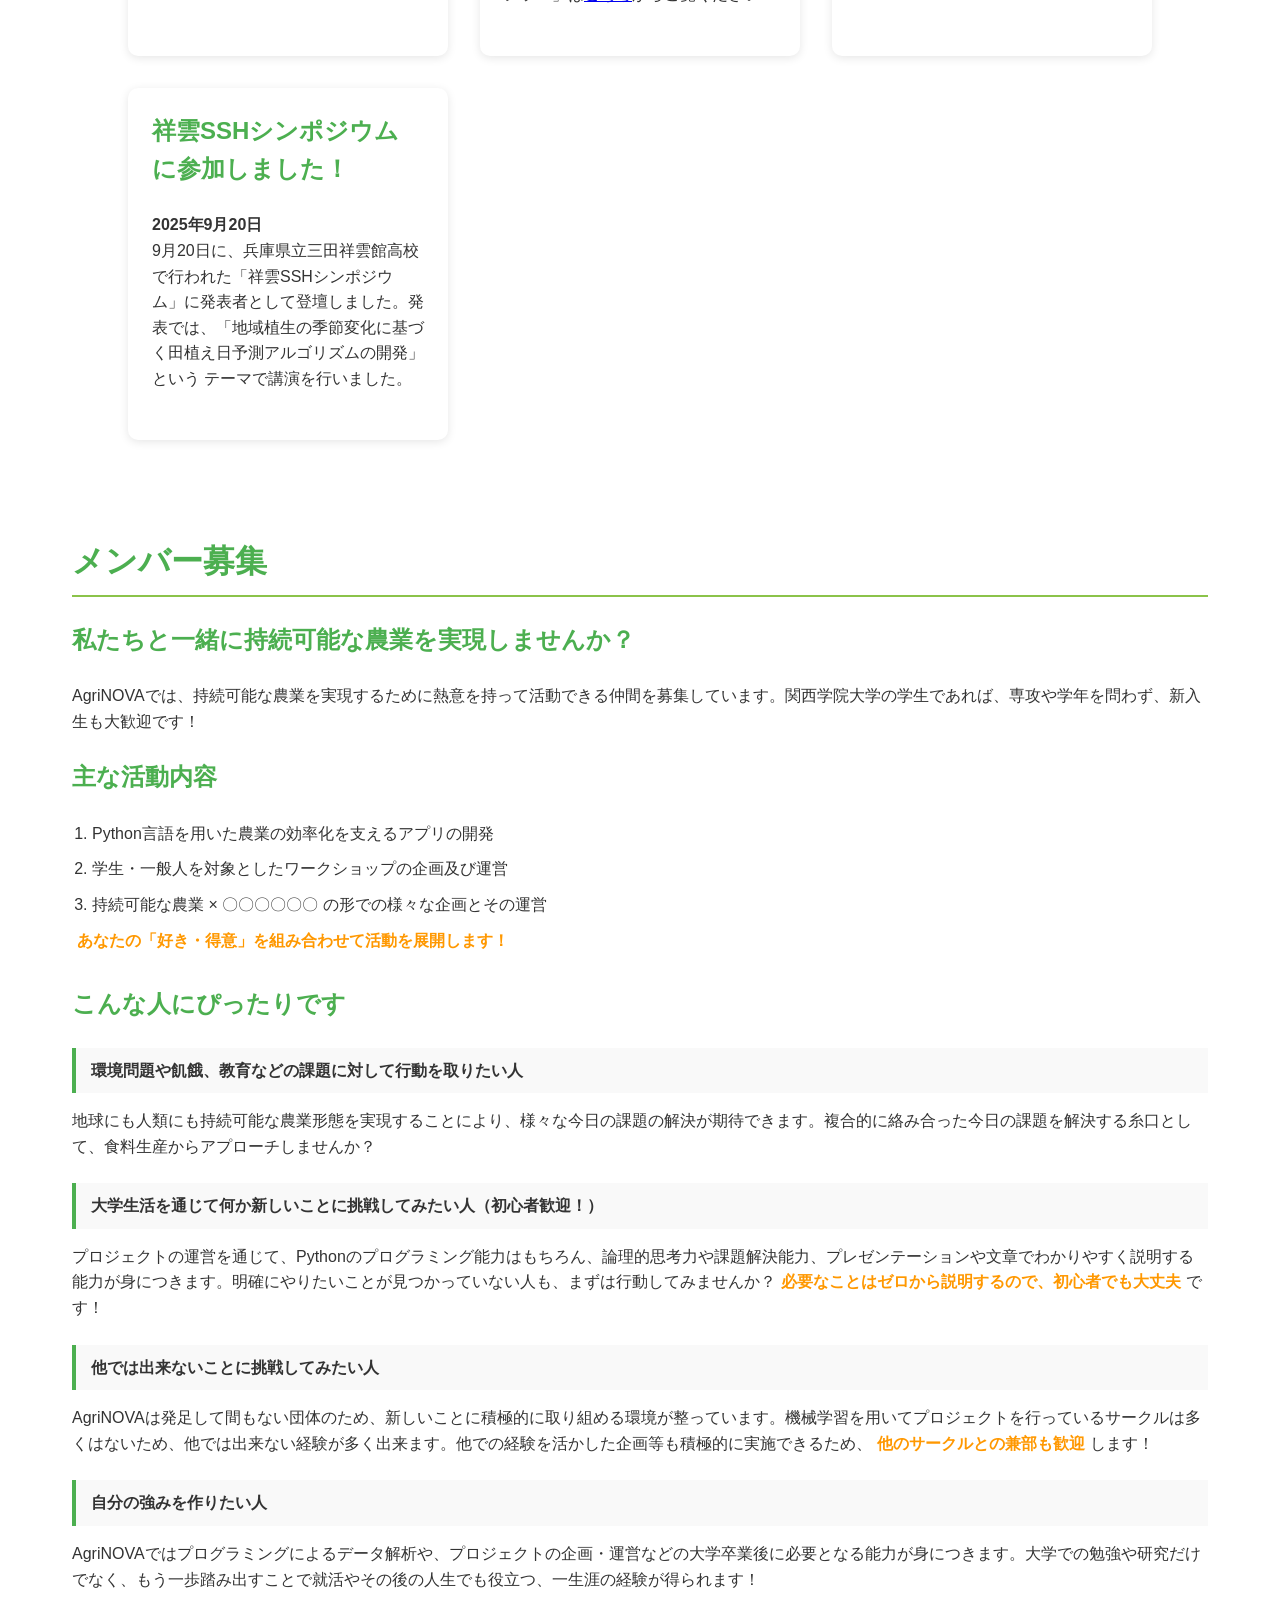
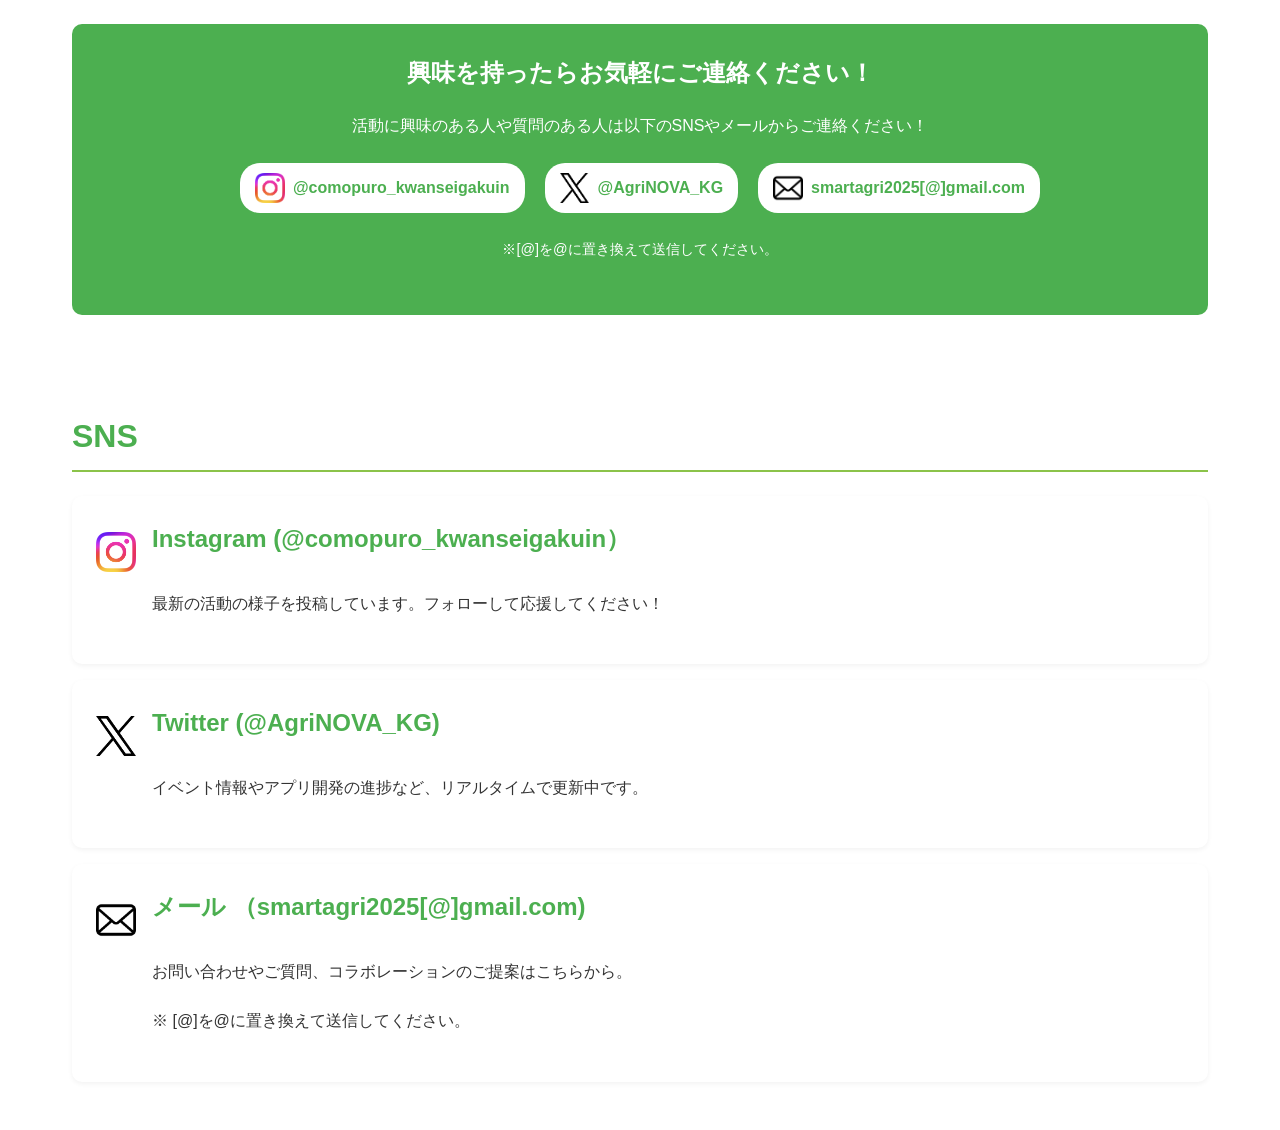
==== commit 9539d6c5: "Merge commit '690ba8fad43cca1bb59cfd2e537f7d6104538445'" ====
--- a/index.html
+++ b/index.html
@@ -152,6 +152,16 @@
             <div class="content-container">
                 <h2>活動報告</h2>
                 <div class="activities-container">
+                    <div class="activity-item">
+                        <div class="activity-content">
+                            <h3>酒粕の肥料プロジェクトのページを新設しました！</h3>
+                            <h4>2026年06月02日</h4>
+                            <p>～～説明を後で考えないといけない...～～
+                            </p>
+                            <p>酒粕の肥料利用プロジェクトのページは<a href="sakekasu_root.html">こちら</a>！</p>
+                        </div>
+                    </div>
+
                     <div class="activity-item">
                         <div class="activity-content">
                             <h3>共生のひろばに参加しました！</h3>
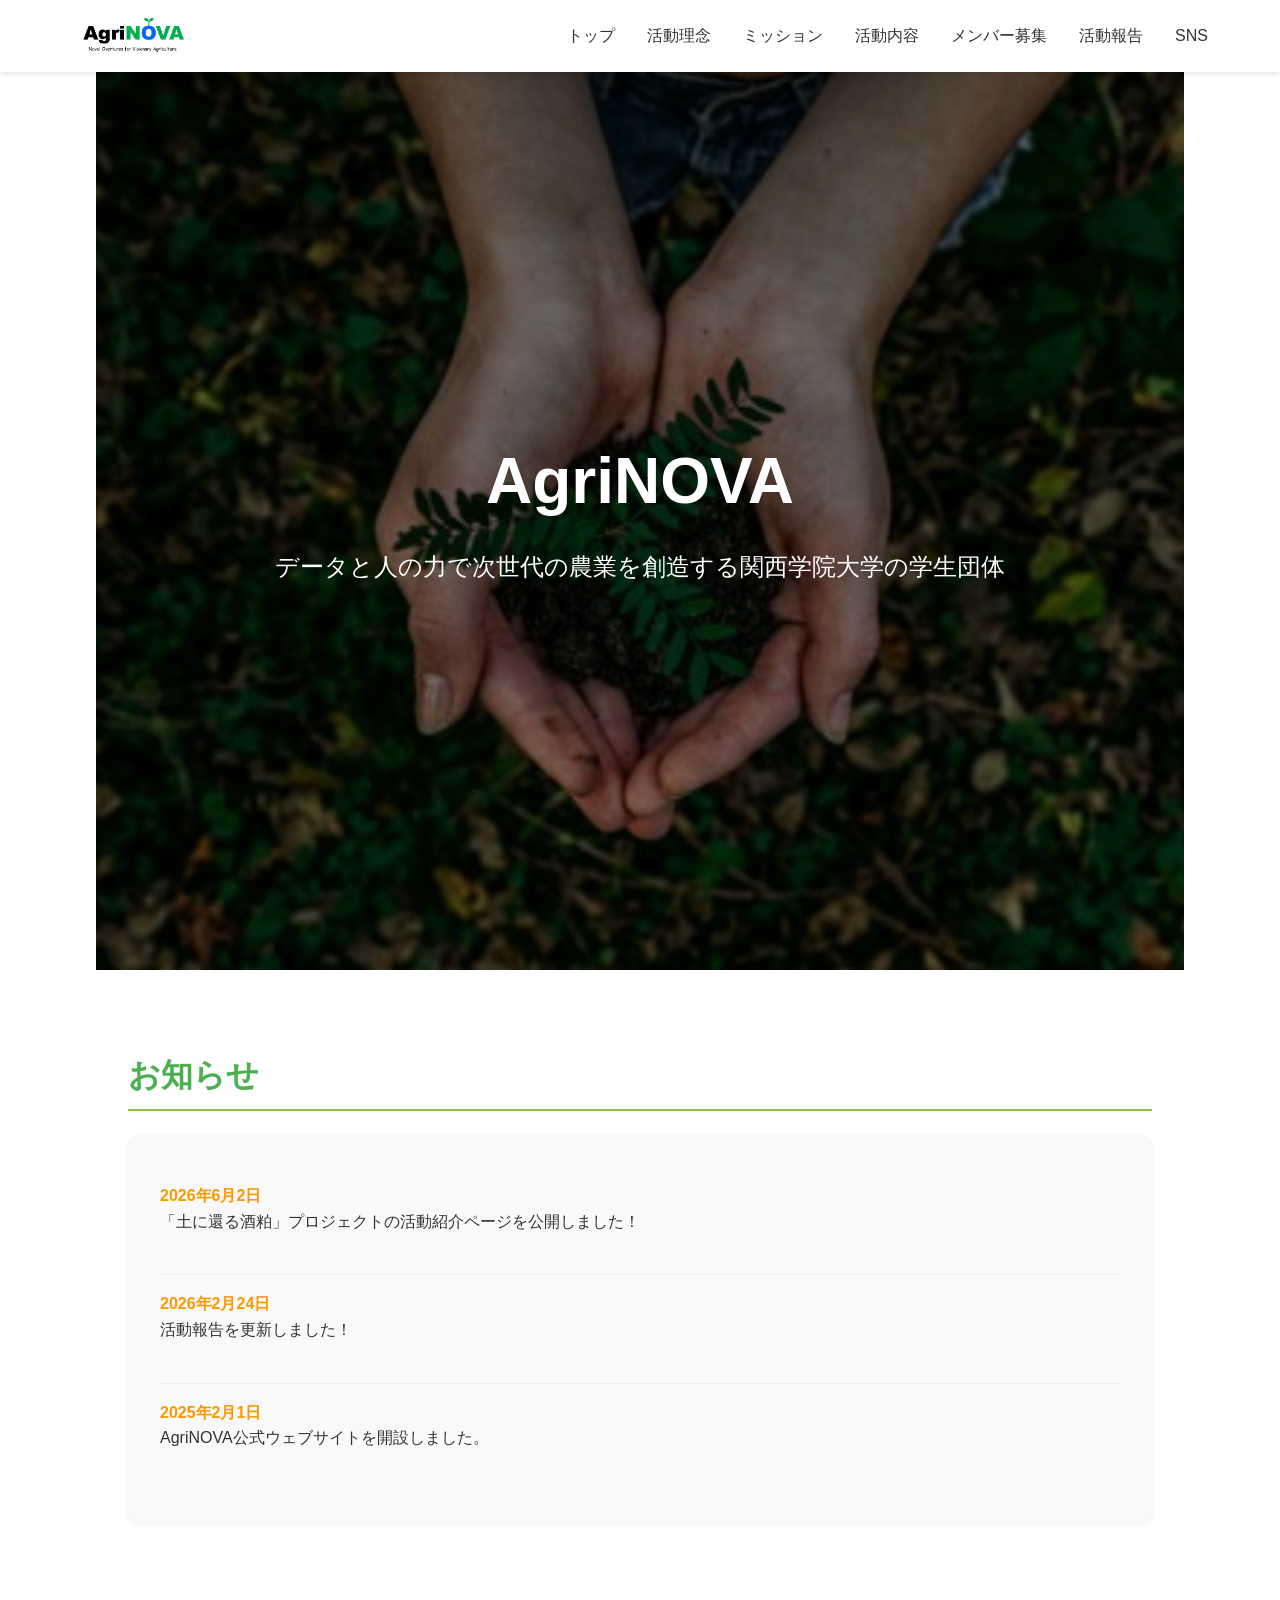
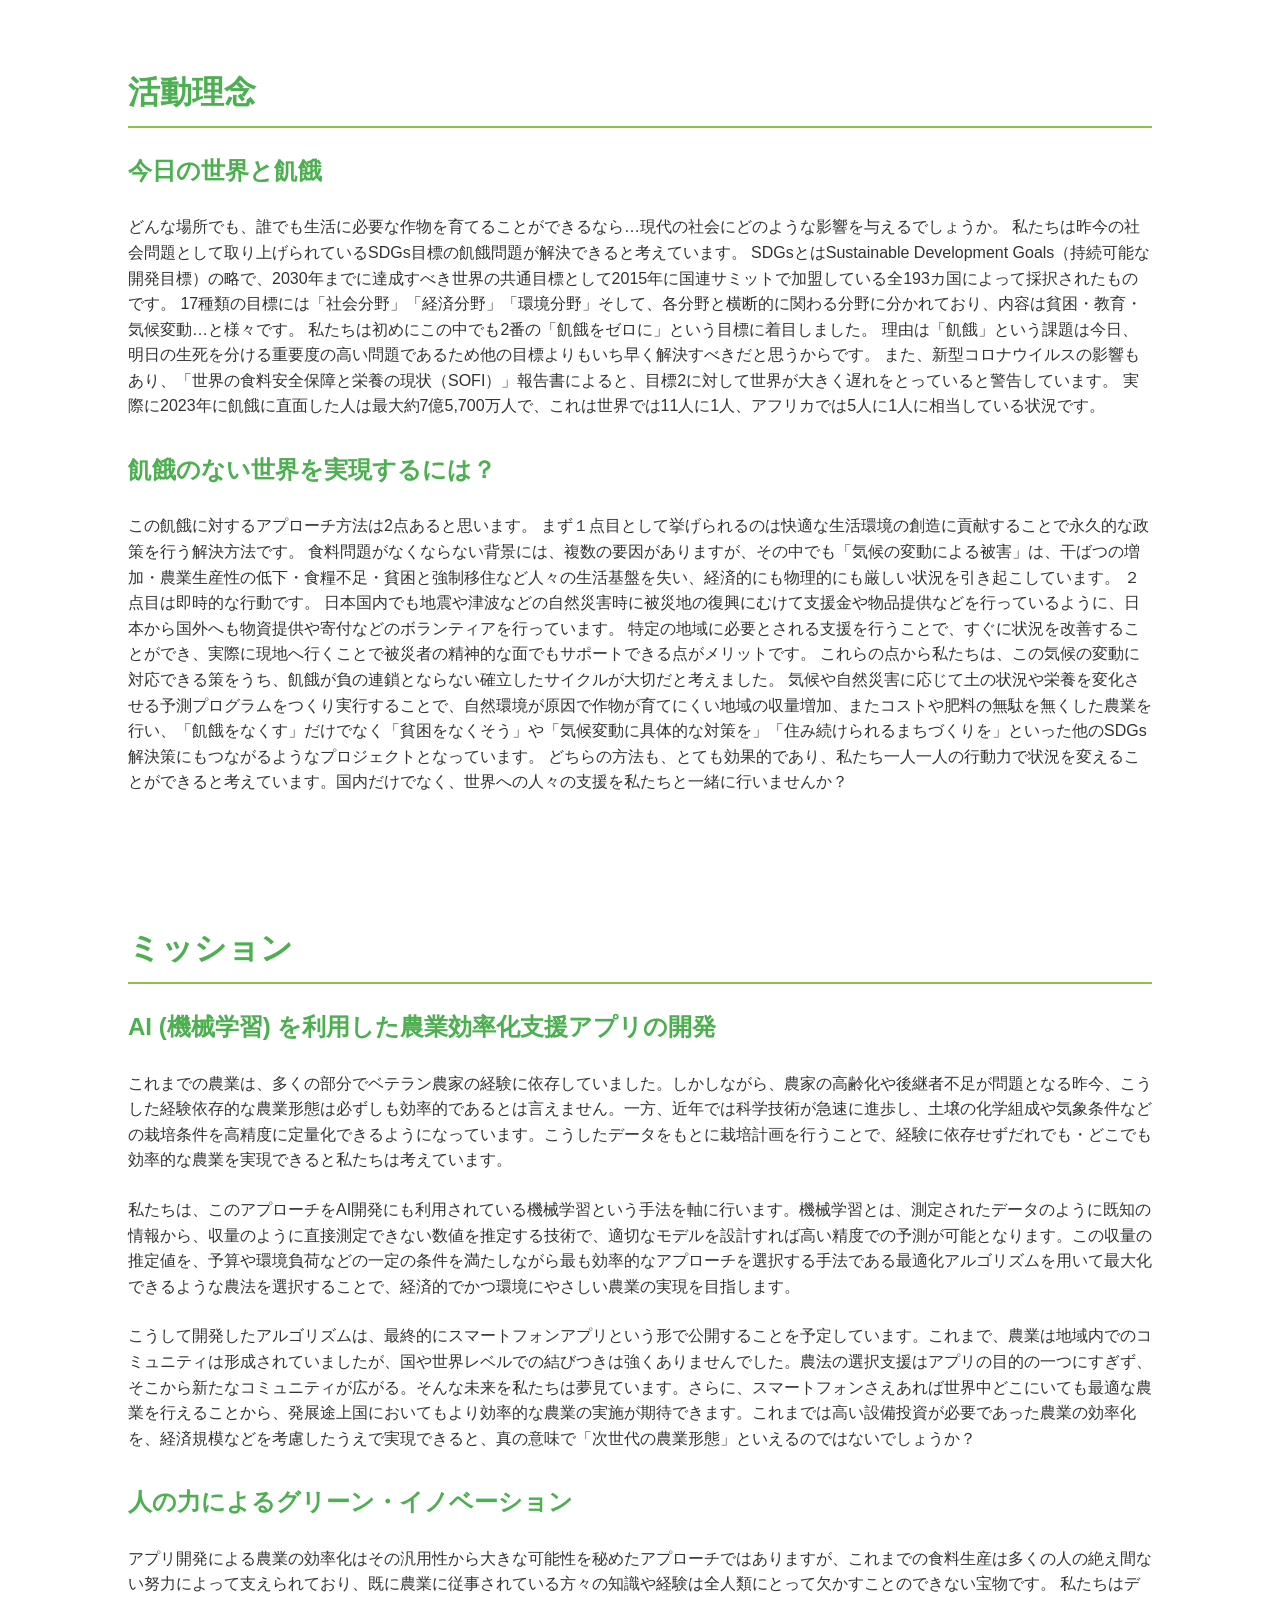
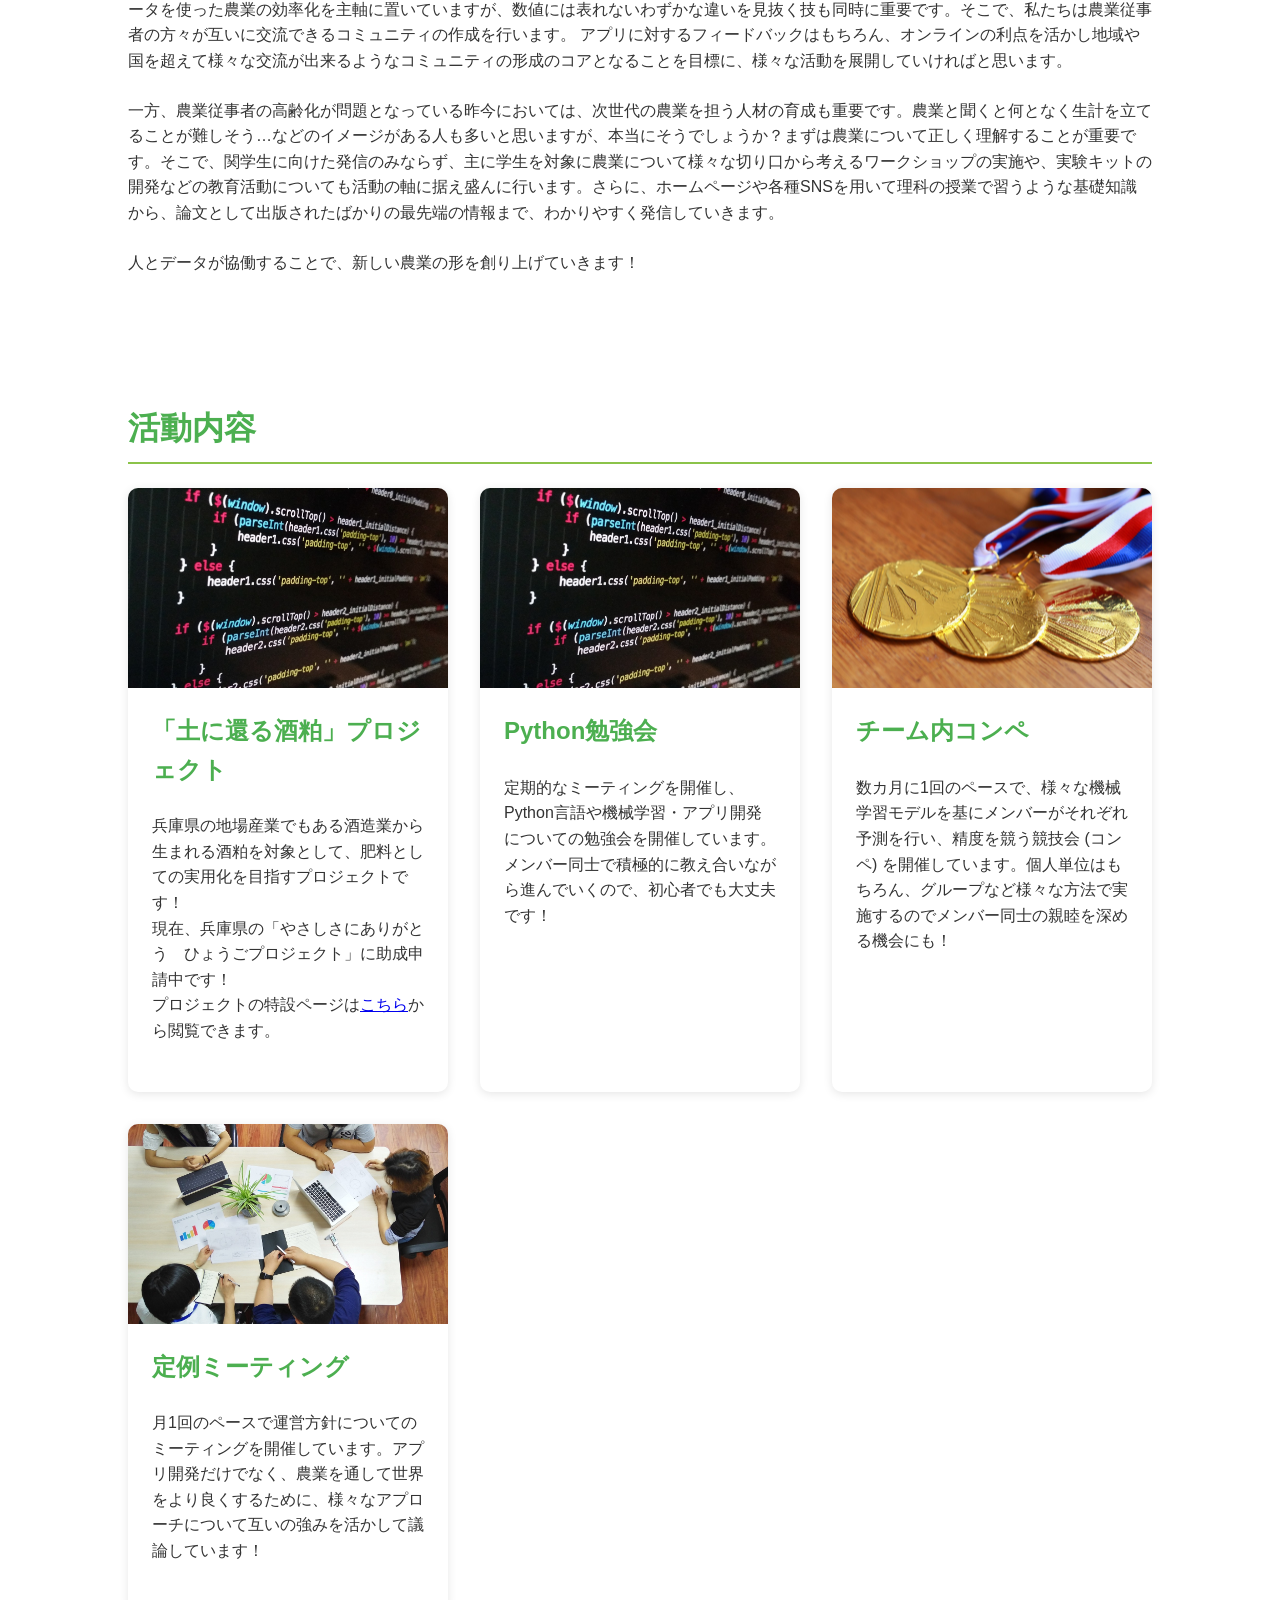
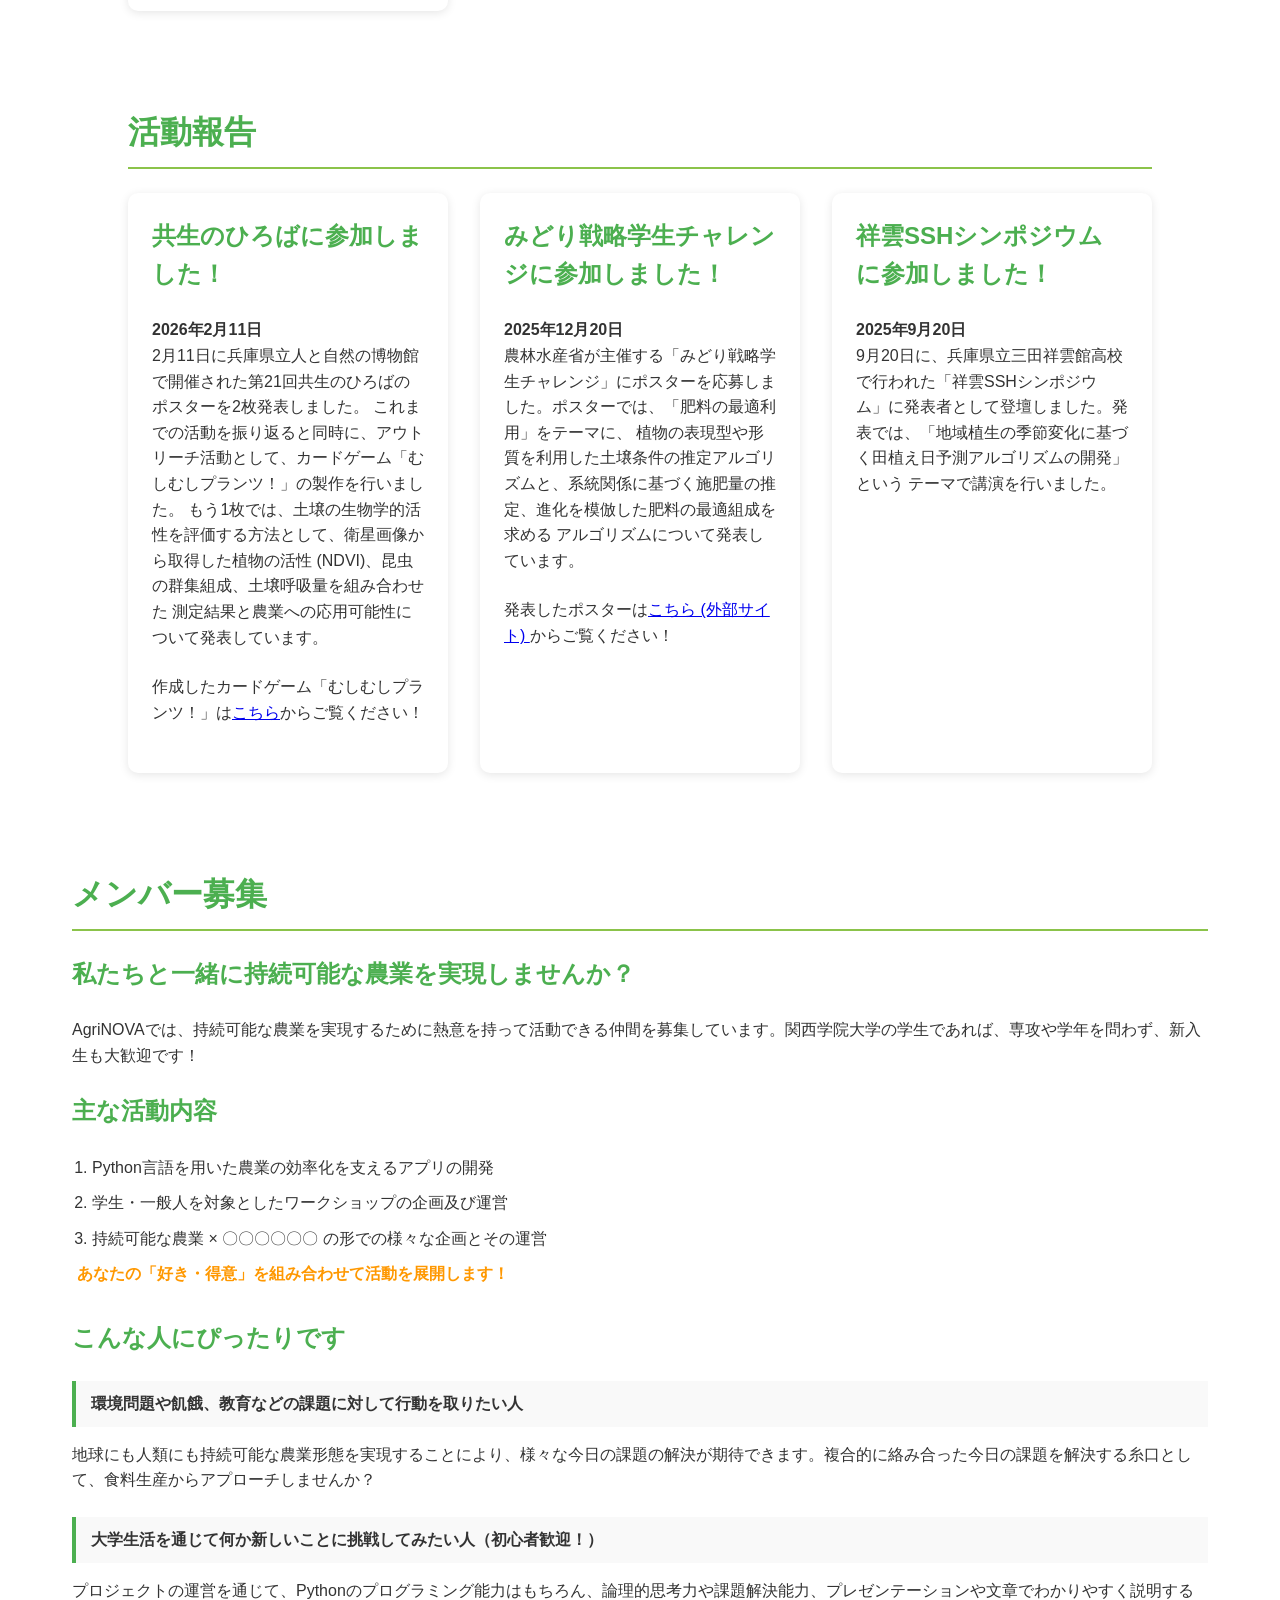
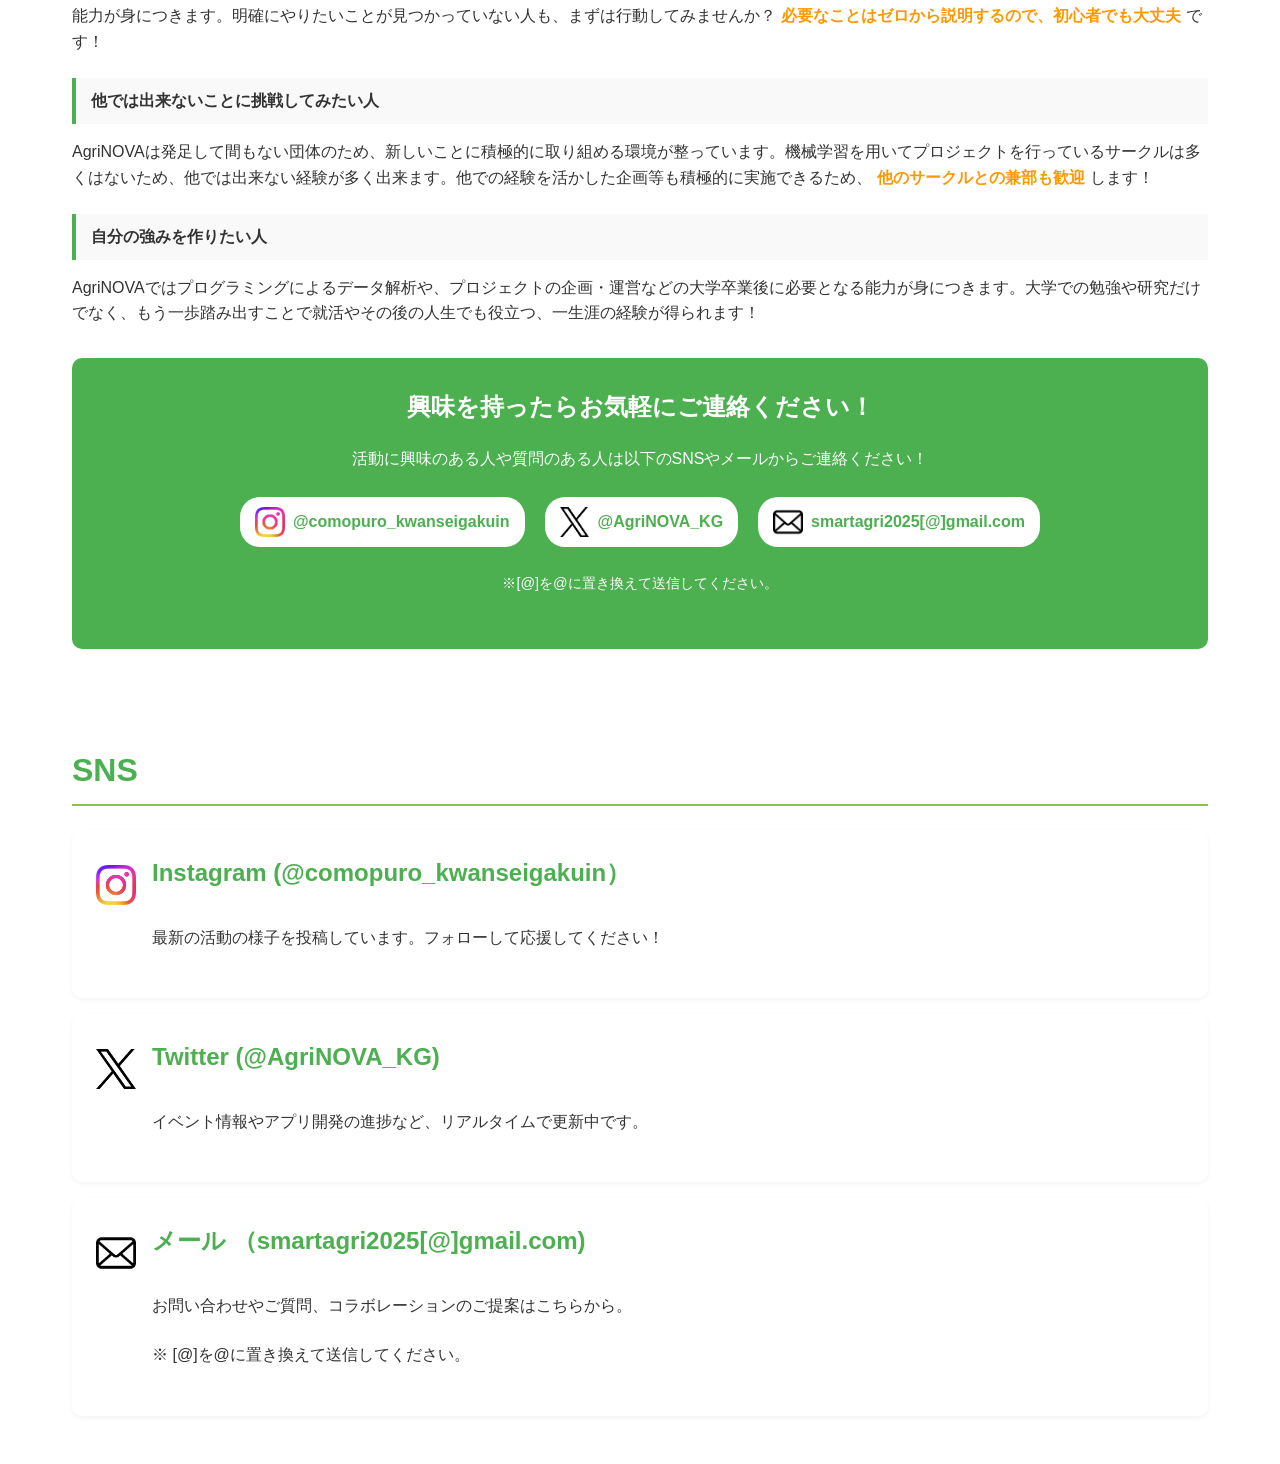
==== commit 1c537286: "add explanation and change link placa" ====
--- a/index.html
+++ b/index.html
@@ -42,6 +42,10 @@
                 <h2>お知らせ</h2>
                 <div class="news-updates">
                     <div class="news-item">
+                        <span class="news-date">2026年6月2日</span>
+                        <p>「土に還る酒粕」プロジェクトの活動紹介ページを公開しました！</p>
+                    </div>
+                    <div class="news-item">
                         <span class="news-date">2026年2月24日</span>
                         <p>活動報告を更新しました！</p>
                     </div>
@@ -126,6 +130,18 @@
                     <div class="activity-item">
                         <div class="activity-image" style="background-image: url('images/programming.jpg');"></div>
                         <div class="activity-content">
+                            <h3>「土に還る酒粕」プロジェクト</h3>
+                            <p>
+                                兵庫県の地場産業でもある酒造業から生まれる酒粕を対象として、肥料としての実用化を目指すプロジェクトです！<br>
+                                現在、兵庫県の「やさしさにありがとう　ひょうごプロジェクト」に助成申請中です！<br>
+                                プロジェクトの特設ページは<a href="sakekasu_root.html">こちら</a>から閲覧できます。
+                            </p>
+                        </div>
+                    </div>
+                    
+                    <div class="activity-item">
+                        <div class="activity-image" style="background-image: url('images/programming.jpg');"></div>
+                        <div class="activity-content">
                             <h3>Python勉強会</h3>
                             <p>定期的なミーティングを開催し、Python言語や機械学習・アプリ開発についての勉強会を開催しています。メンバー同士で積極的に教え合いながら進んでいくので、初心者でも大丈夫です！</p>
                         </div>
@@ -152,15 +168,17 @@
             <div class="content-container">
                 <h2>活動報告</h2>
                 <div class="activities-container">
-                    <div class="activity-item">
-                        <div class="activity-content">
-                            <h3>酒粕の肥料プロジェクトのページを新設しました！</h3>
-                            <h4>2026年06月02日</h4>
-                            <p>～～説明を後で考えないといけない...～～
-                            </p>
-                            <p>酒粕の肥料利用プロジェクトのページは<a href="sakekasu_root.html">こちら</a>！</p>
-                        </div>
-                    </div>
+                    <!--
+                    <div class="activity-item">
+                            <div class="activity-content">
+                                <h3>「土に還る酒粕」プロジェクトのページを新設しました！</h3>
+                                <h4>2026年6月2日</h4>
+                                <p>～～説明を後で考えないといけない...～～
+                                </p>
+                                <p>「土に還る酒粕」プロジェクトのページは<a href="sakekasu_root.html">こちら</a>！</p>
+                            </div>
+                        </div>
+                    -->
 
                     <div class="activity-item">
                         <div class="activity-content">
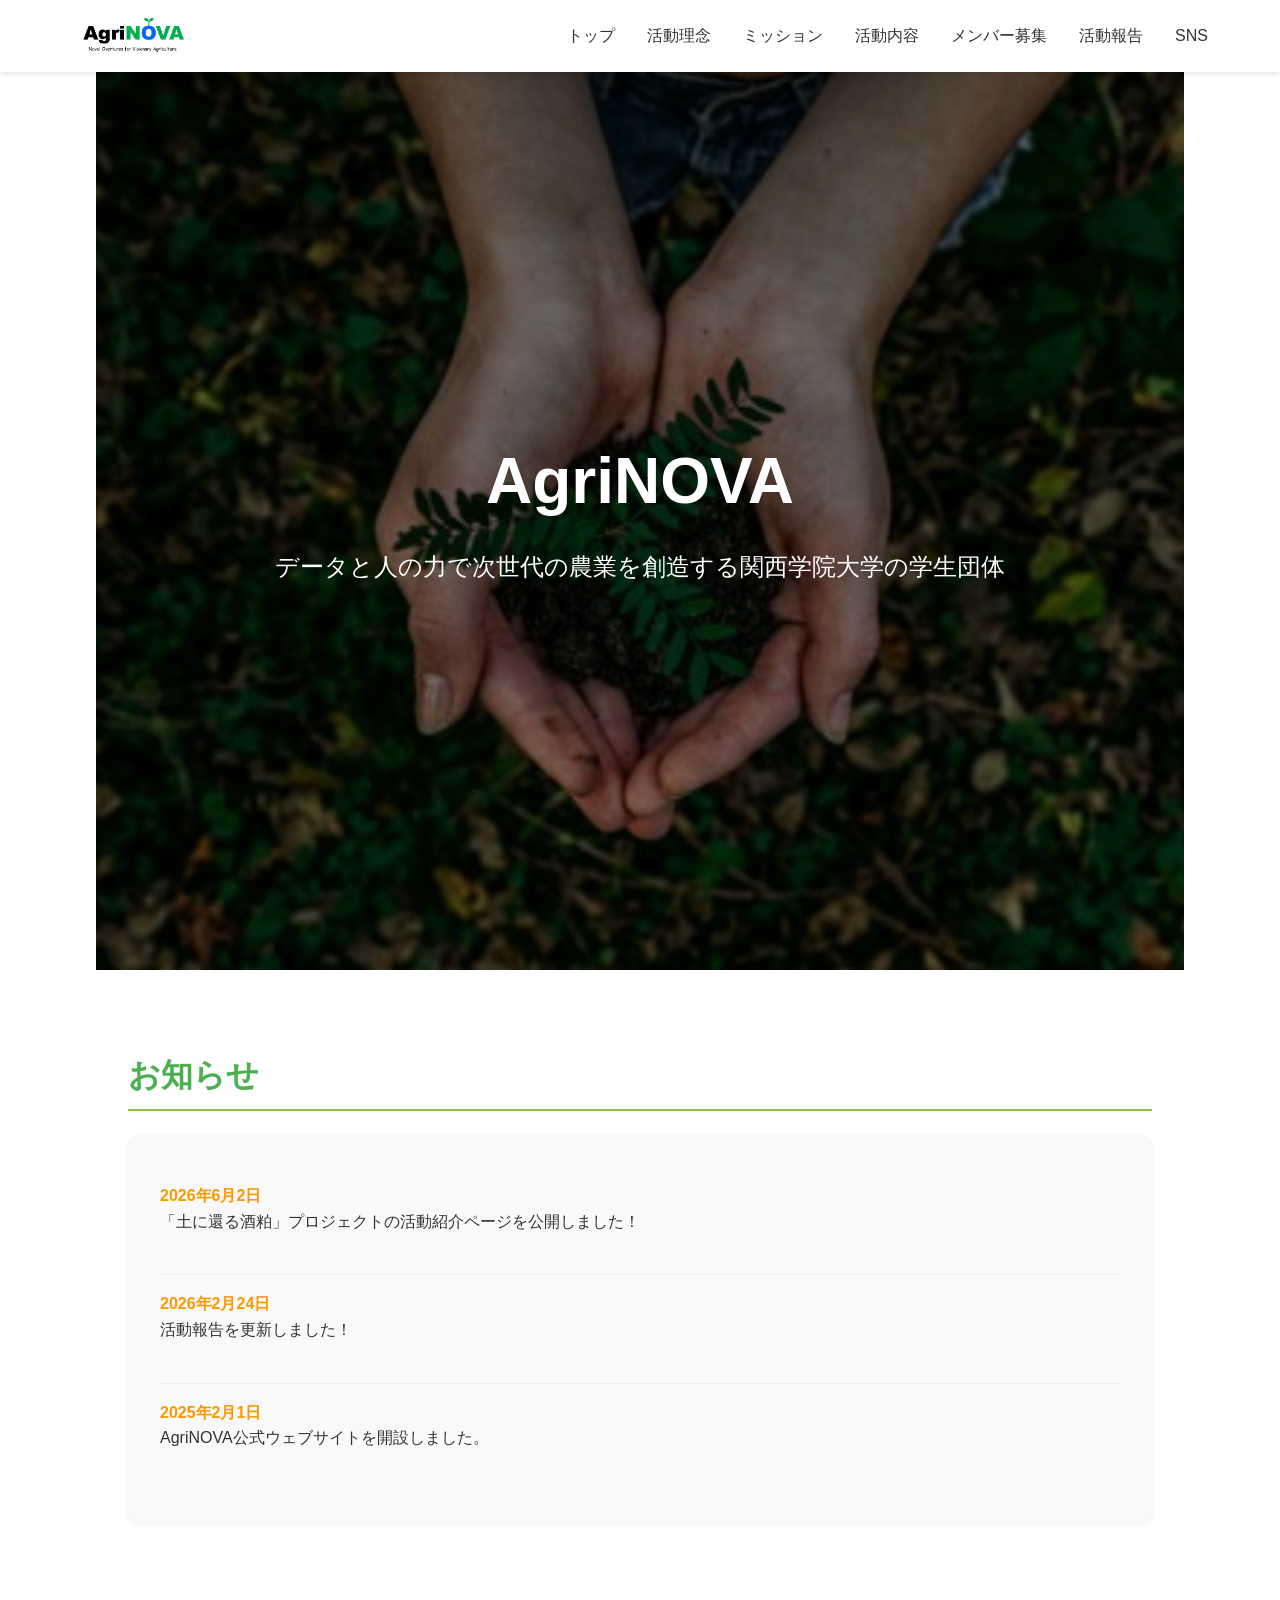
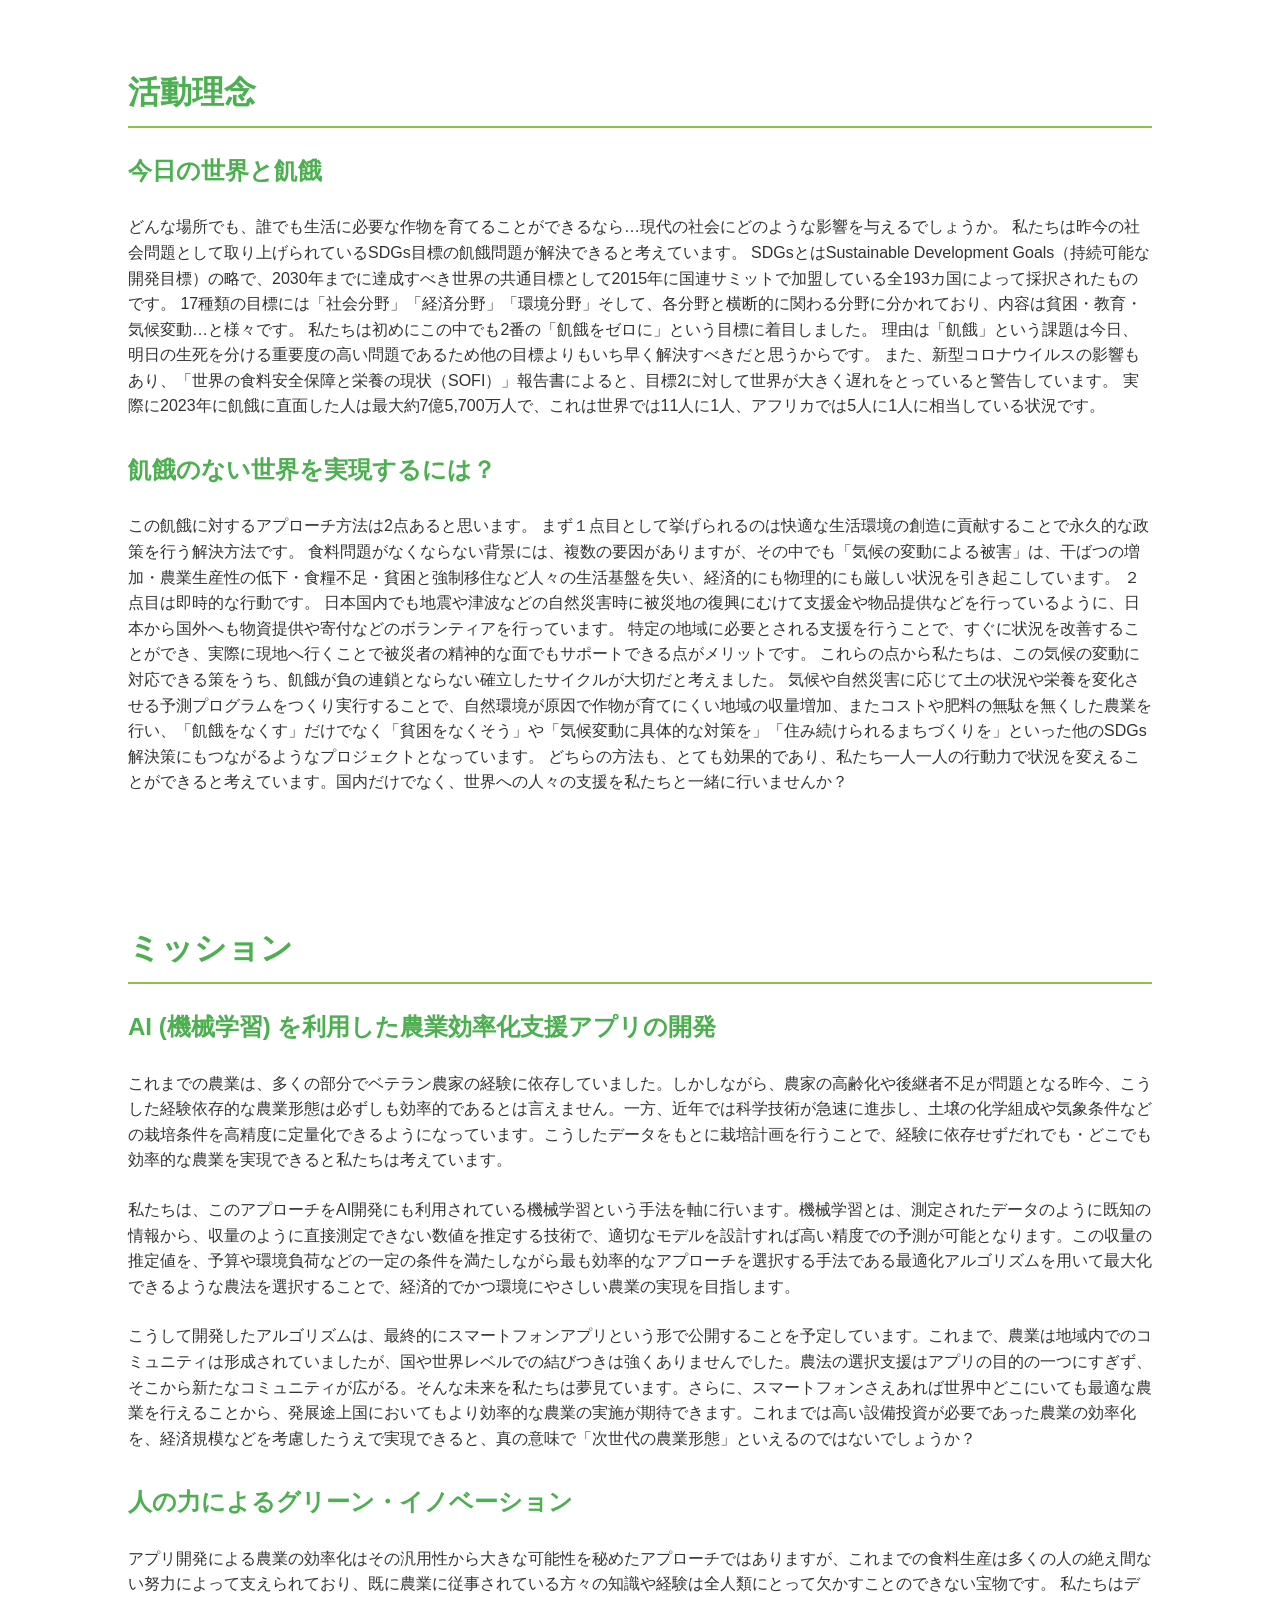
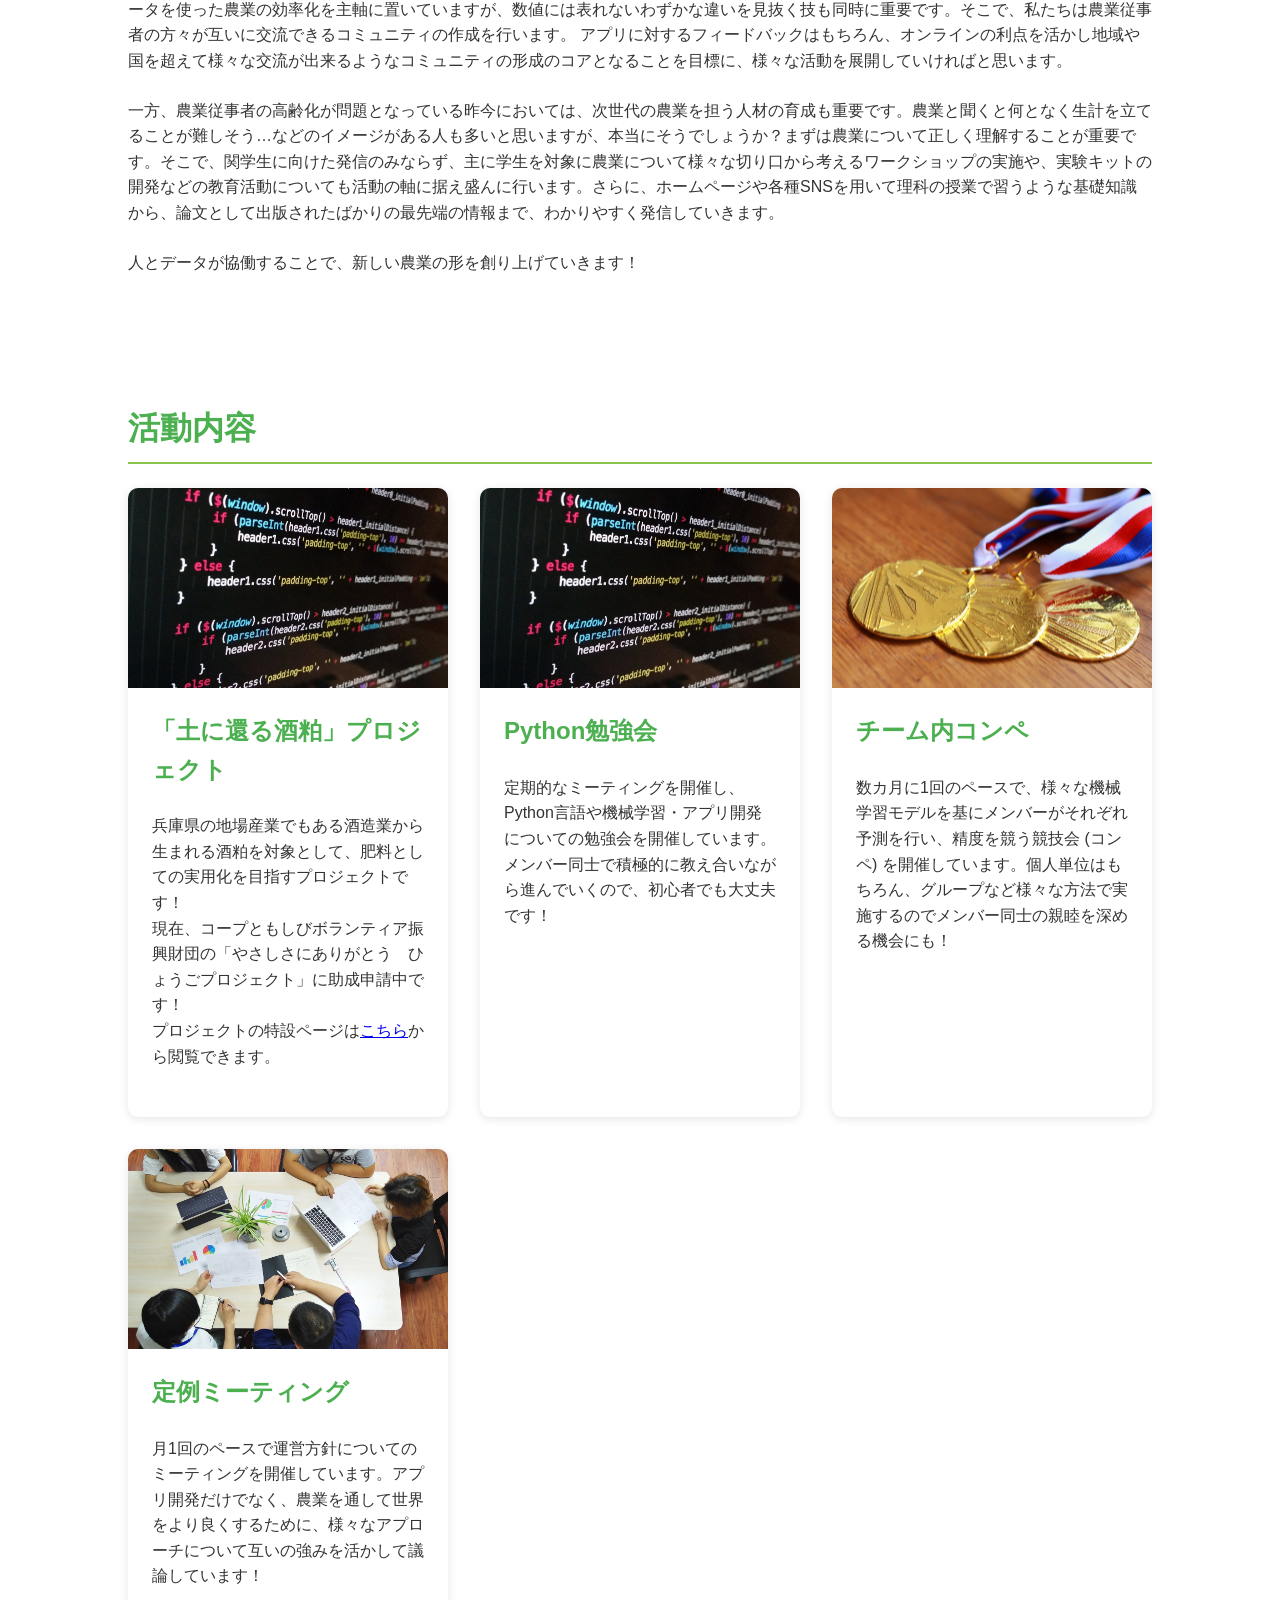
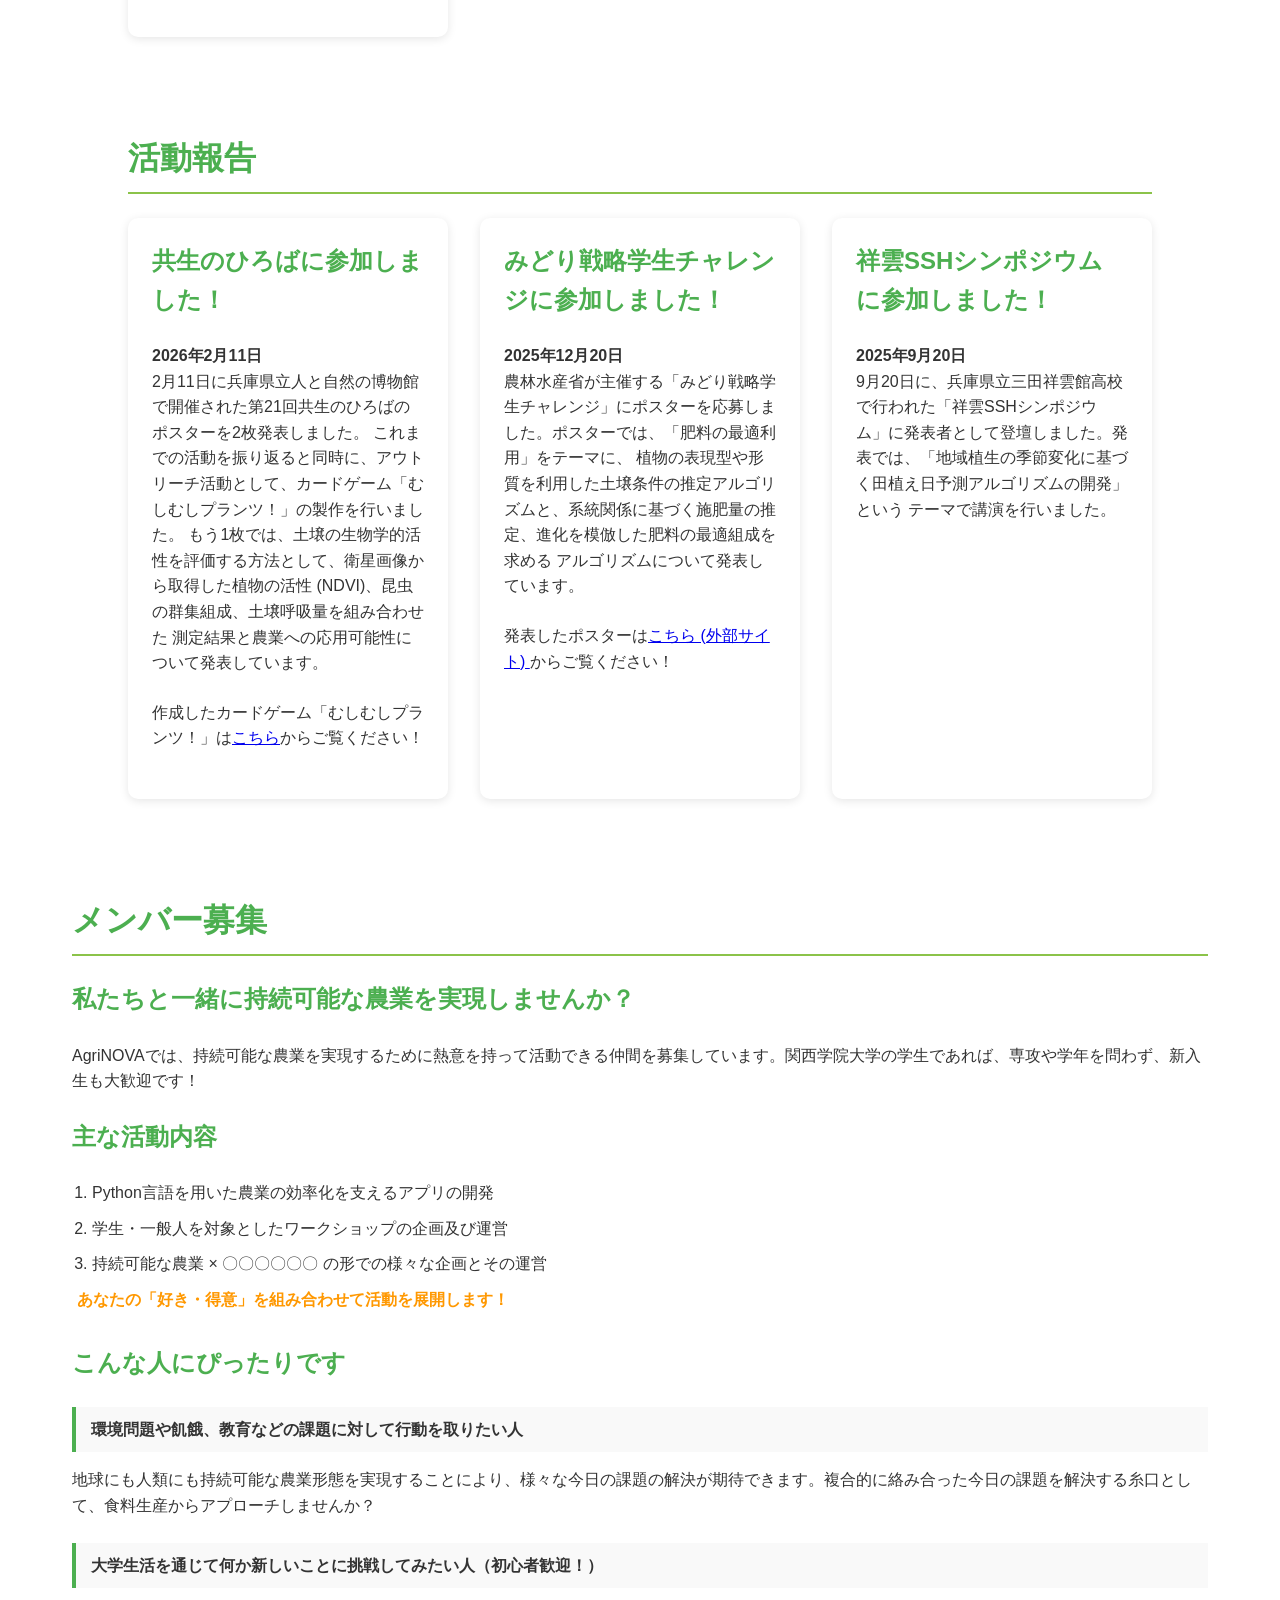
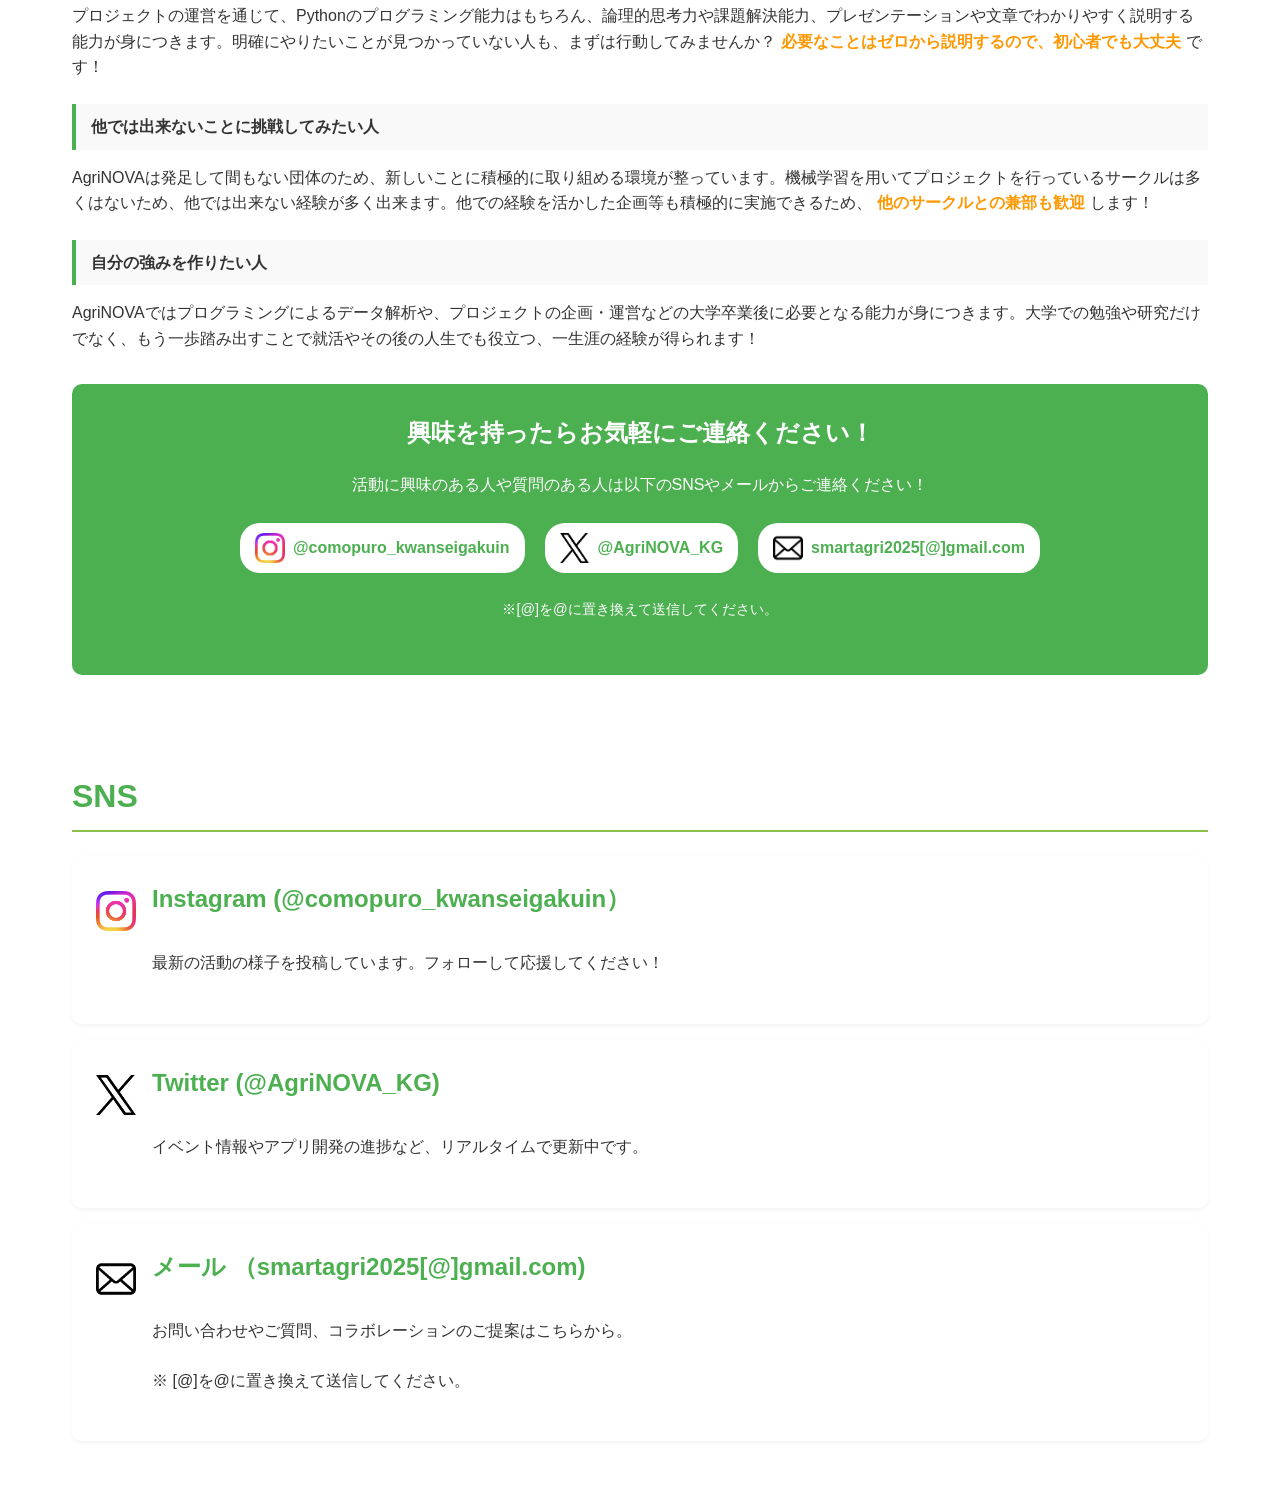
==== commit 791051f9: "." ====
--- a/index.html
+++ b/index.html
@@ -133,7 +133,7 @@
                             <h3>「土に還る酒粕」プロジェクト</h3>
                             <p>
                                 兵庫県の地場産業でもある酒造業から生まれる酒粕を対象として、肥料としての実用化を目指すプロジェクトです！<br>
-                                現在、兵庫県の「やさしさにありがとう　ひょうごプロジェクト」に助成申請中です！<br>
+                                現在、コープともしびボランティア振興財団の「やさしさにありがとう　ひょうごプロジェクト」に助成申請中です！<br>
                                 プロジェクトの特設ページは<a href="sakekasu_root.html">こちら</a>から閲覧できます。
                             </p>
                         </div>
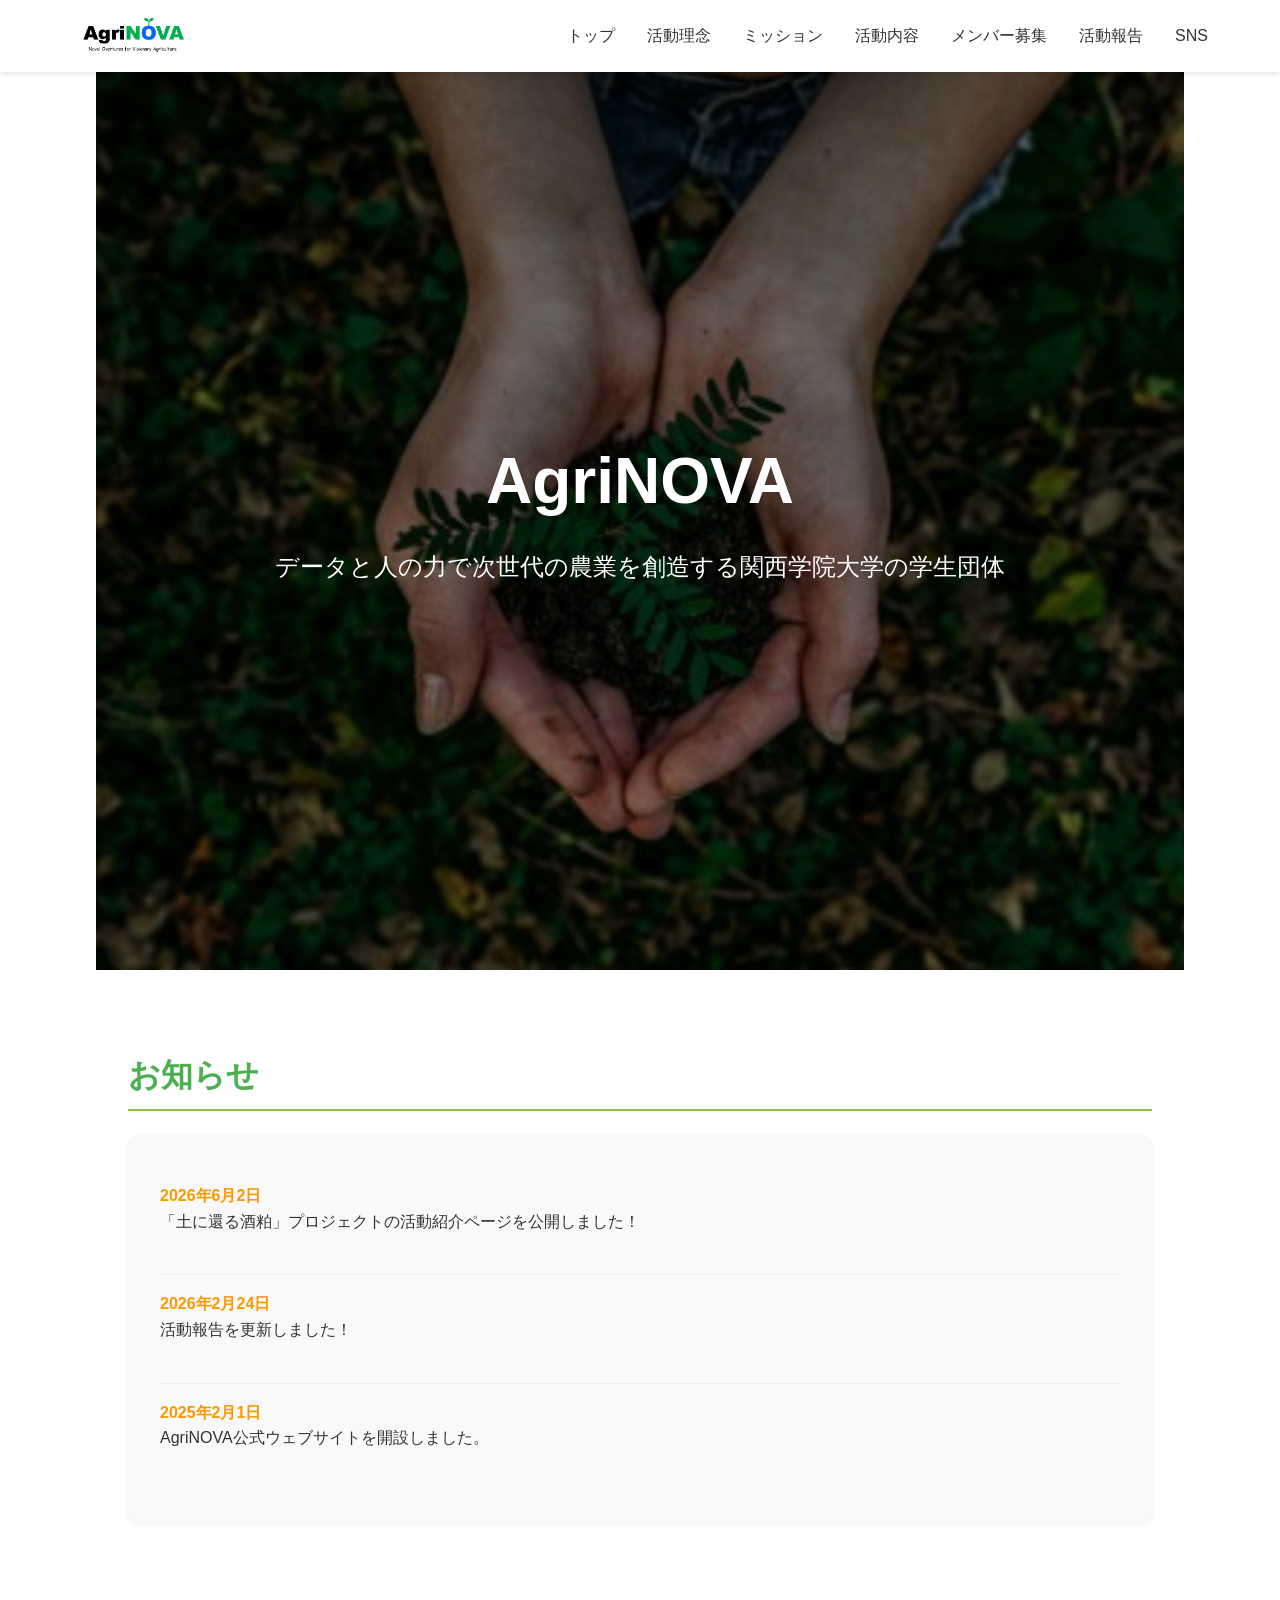
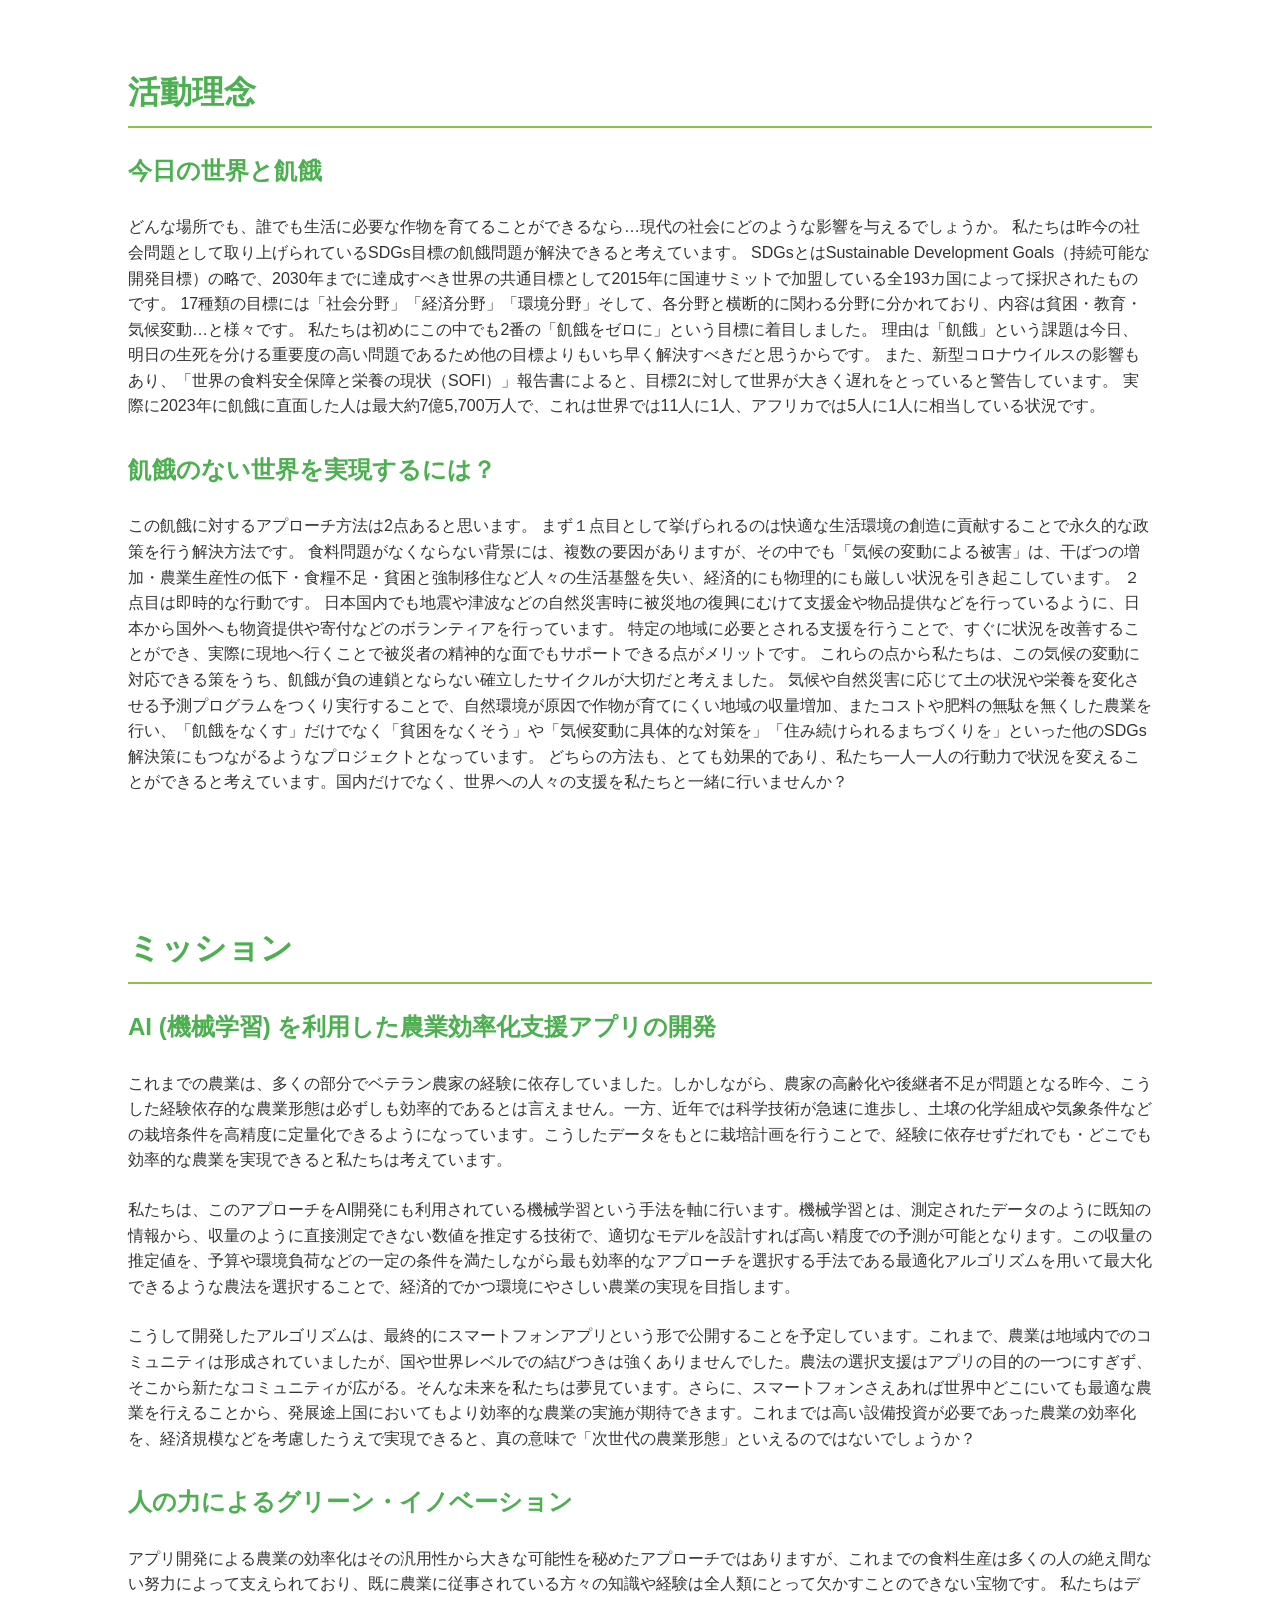
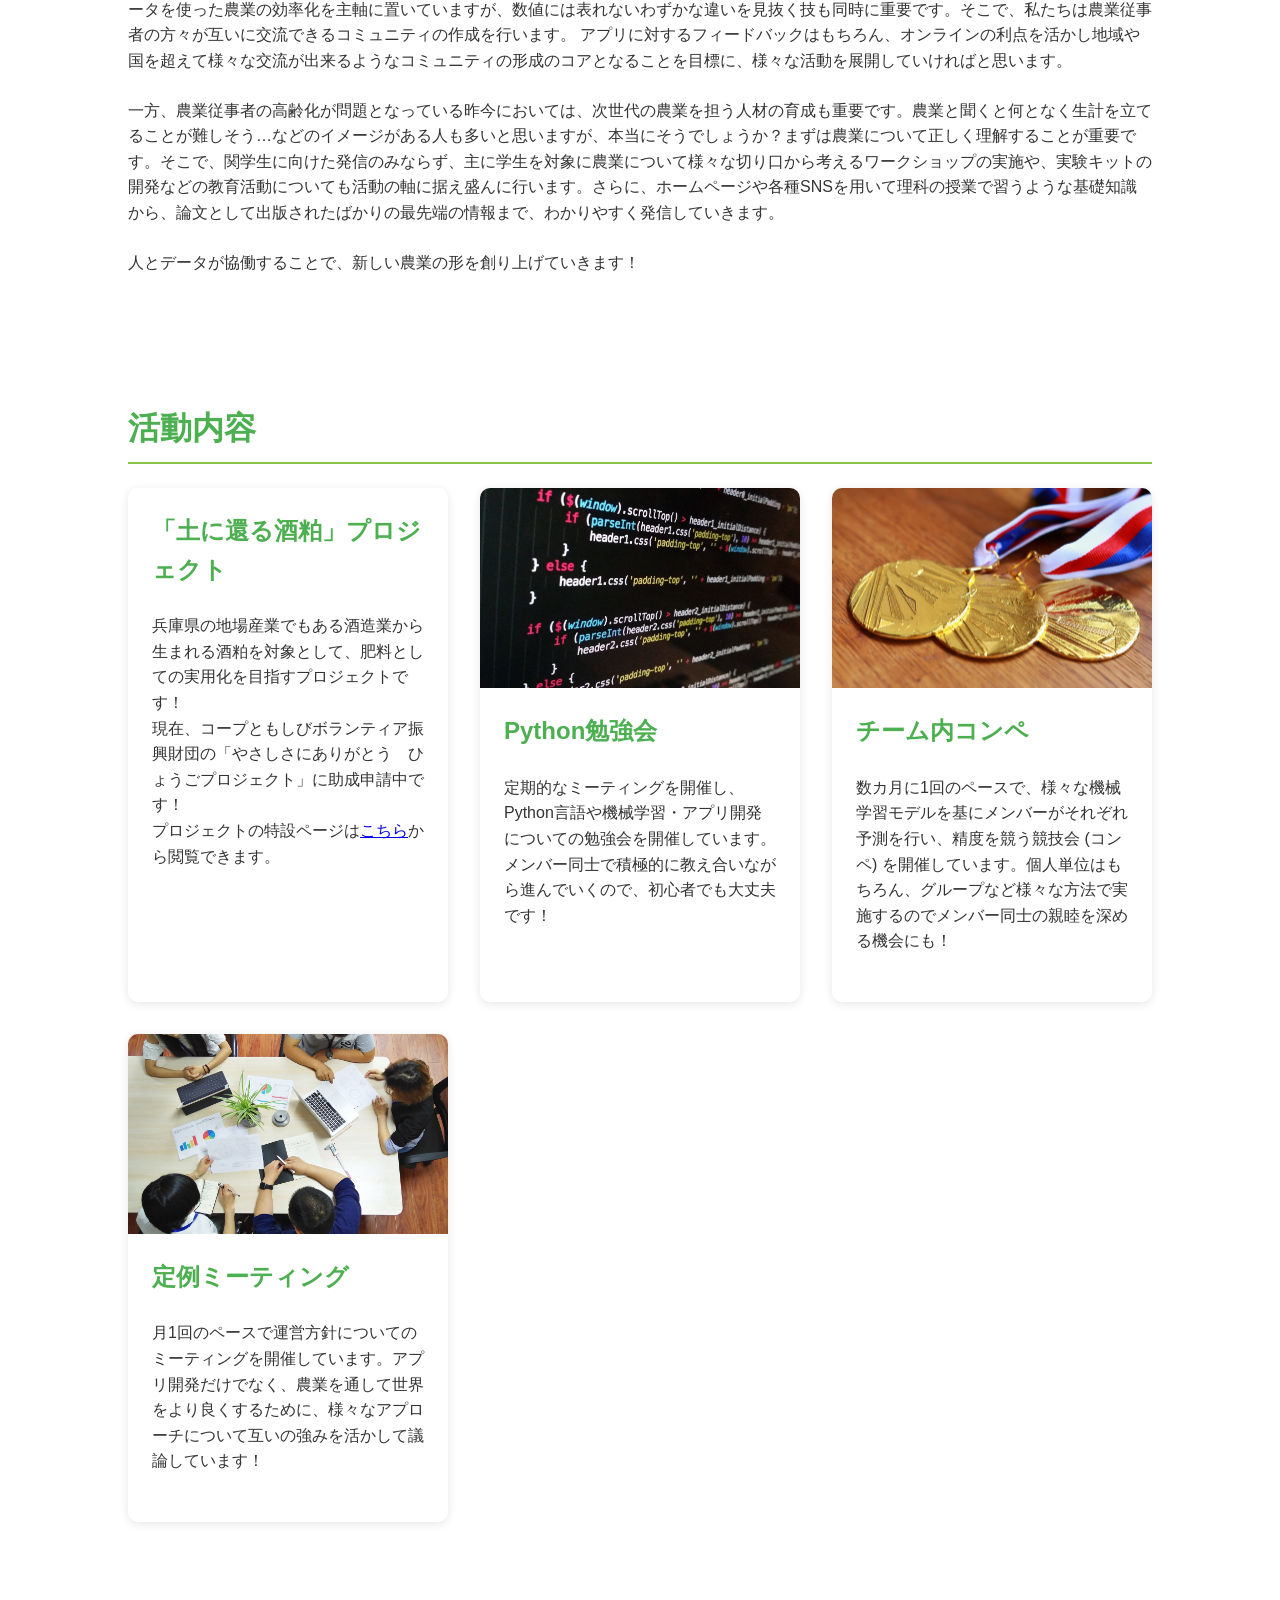
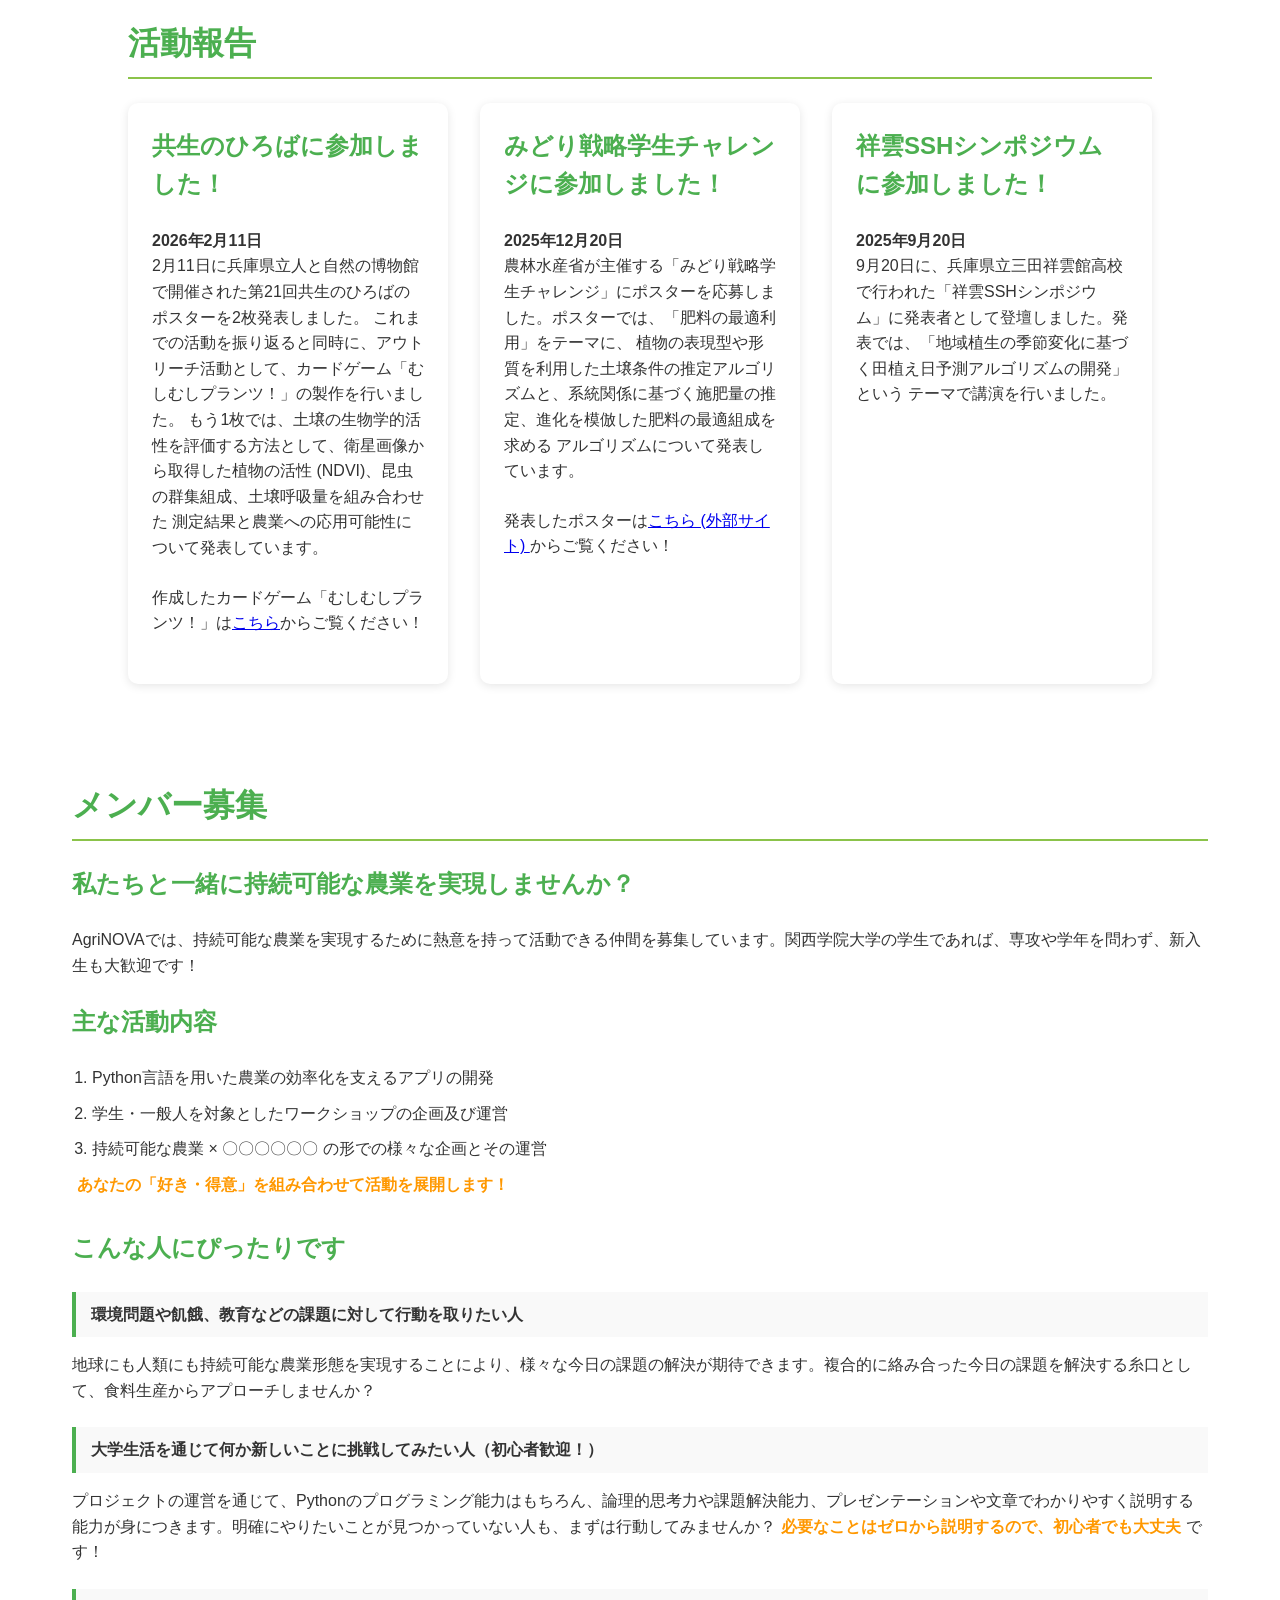
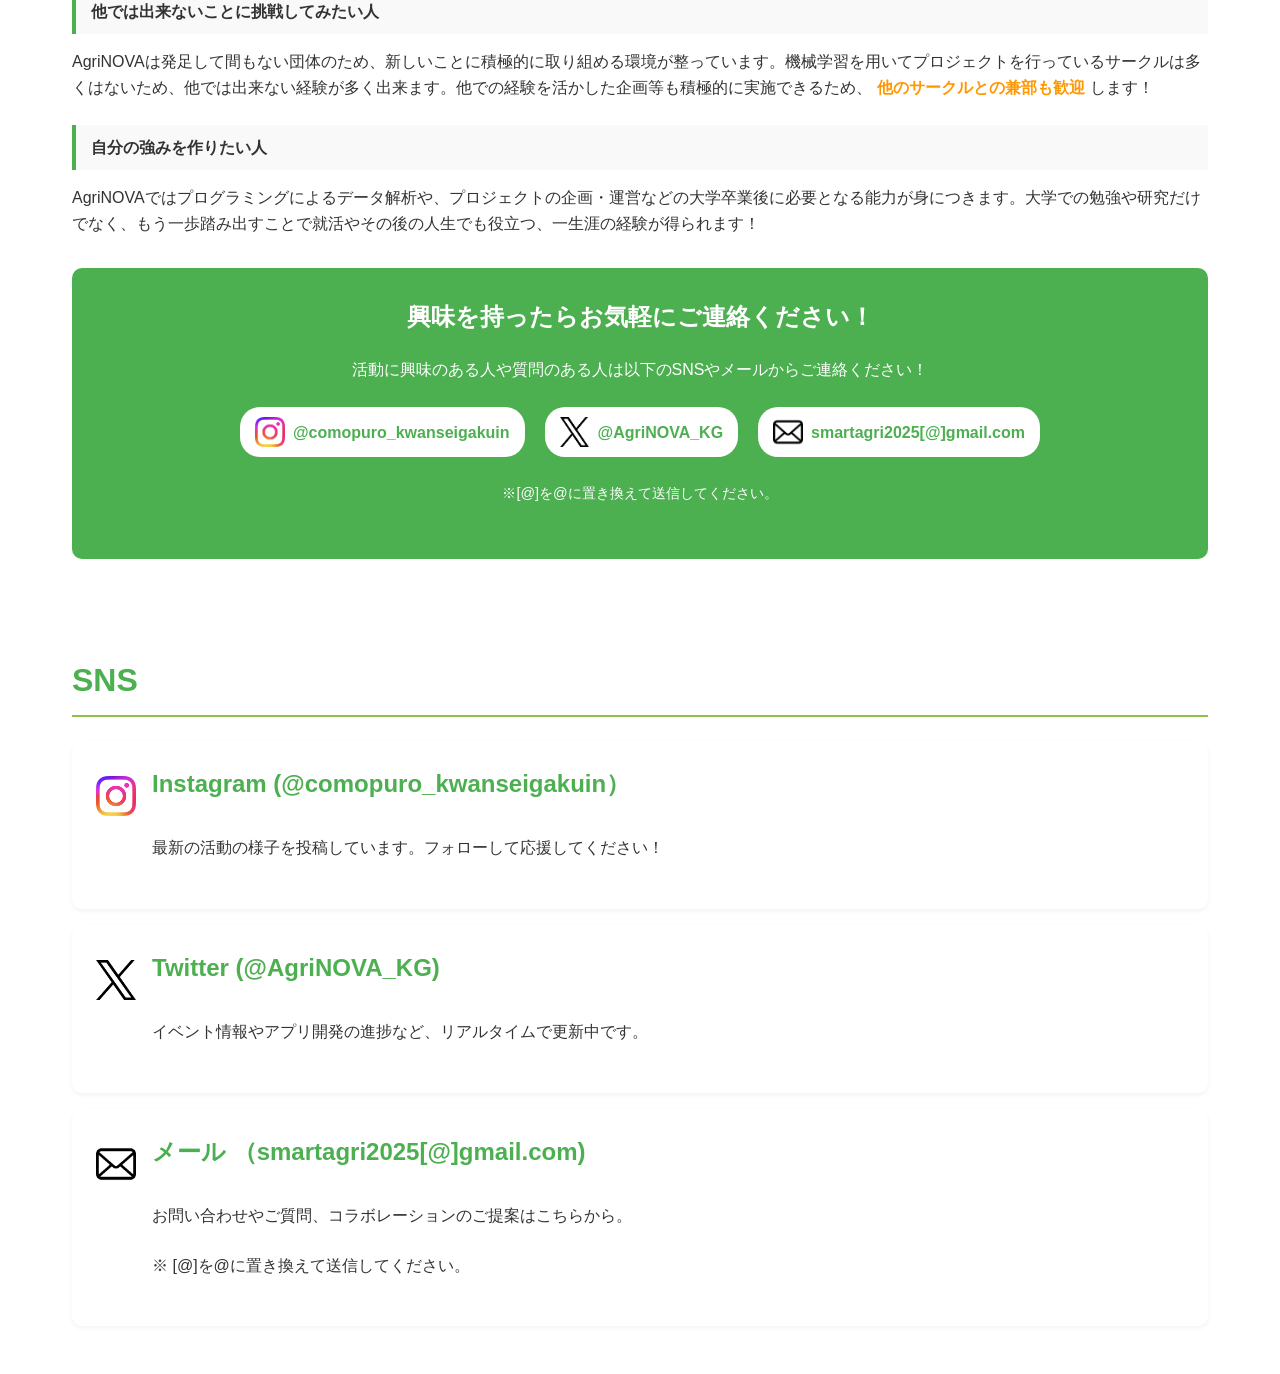
==== commit c8f0c7bb: "deactivate sakekasu b.g. image in site top" ====
--- a/index.html
+++ b/index.html
@@ -128,7 +128,7 @@
                 <h2>活動内容</h2>
                 <div class="activities-container">
                     <div class="activity-item">
-                        <div class="activity-image" style="background-image: url('images/programming.jpg');"></div>
+                        <!--<div class="activity-image" style="background-image: url('images/programming.jpg');"></div>-->
                         <div class="activity-content">
                             <h3>「土に還る酒粕」プロジェクト</h3>
                             <p>
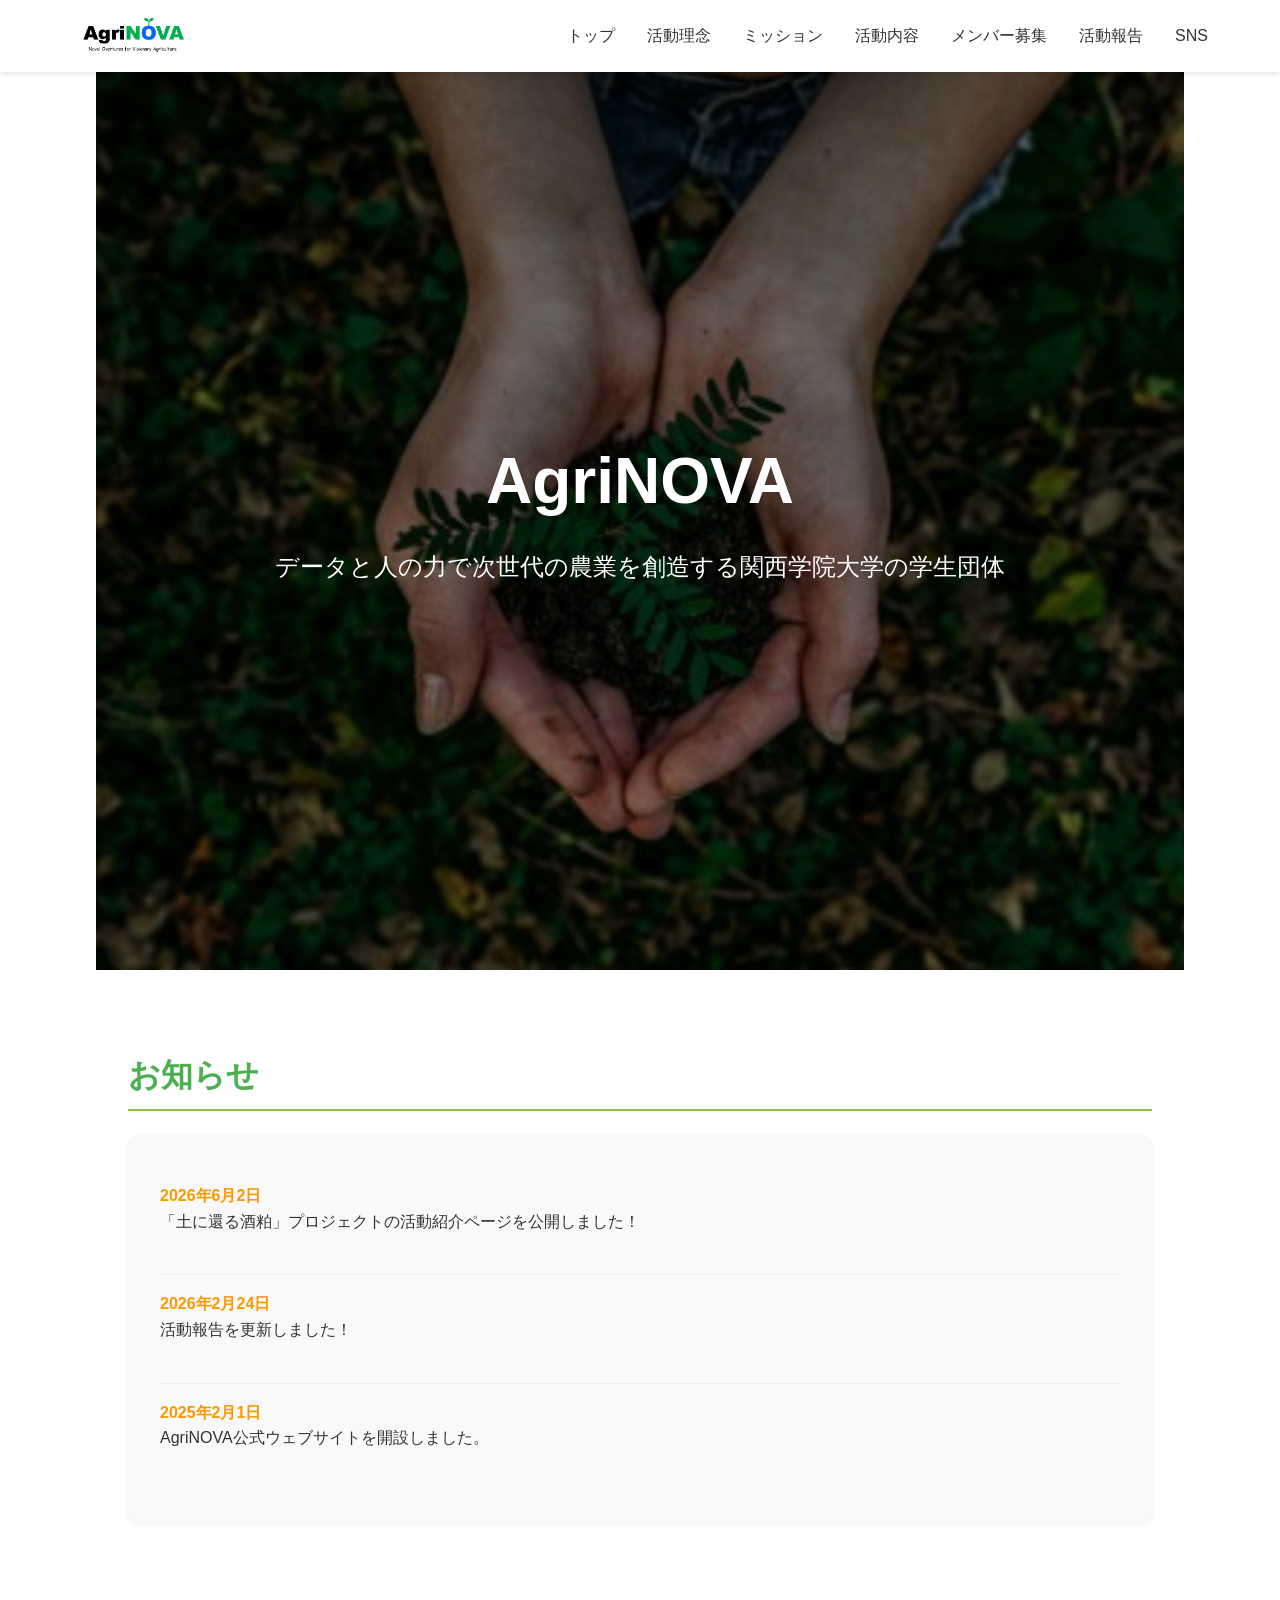
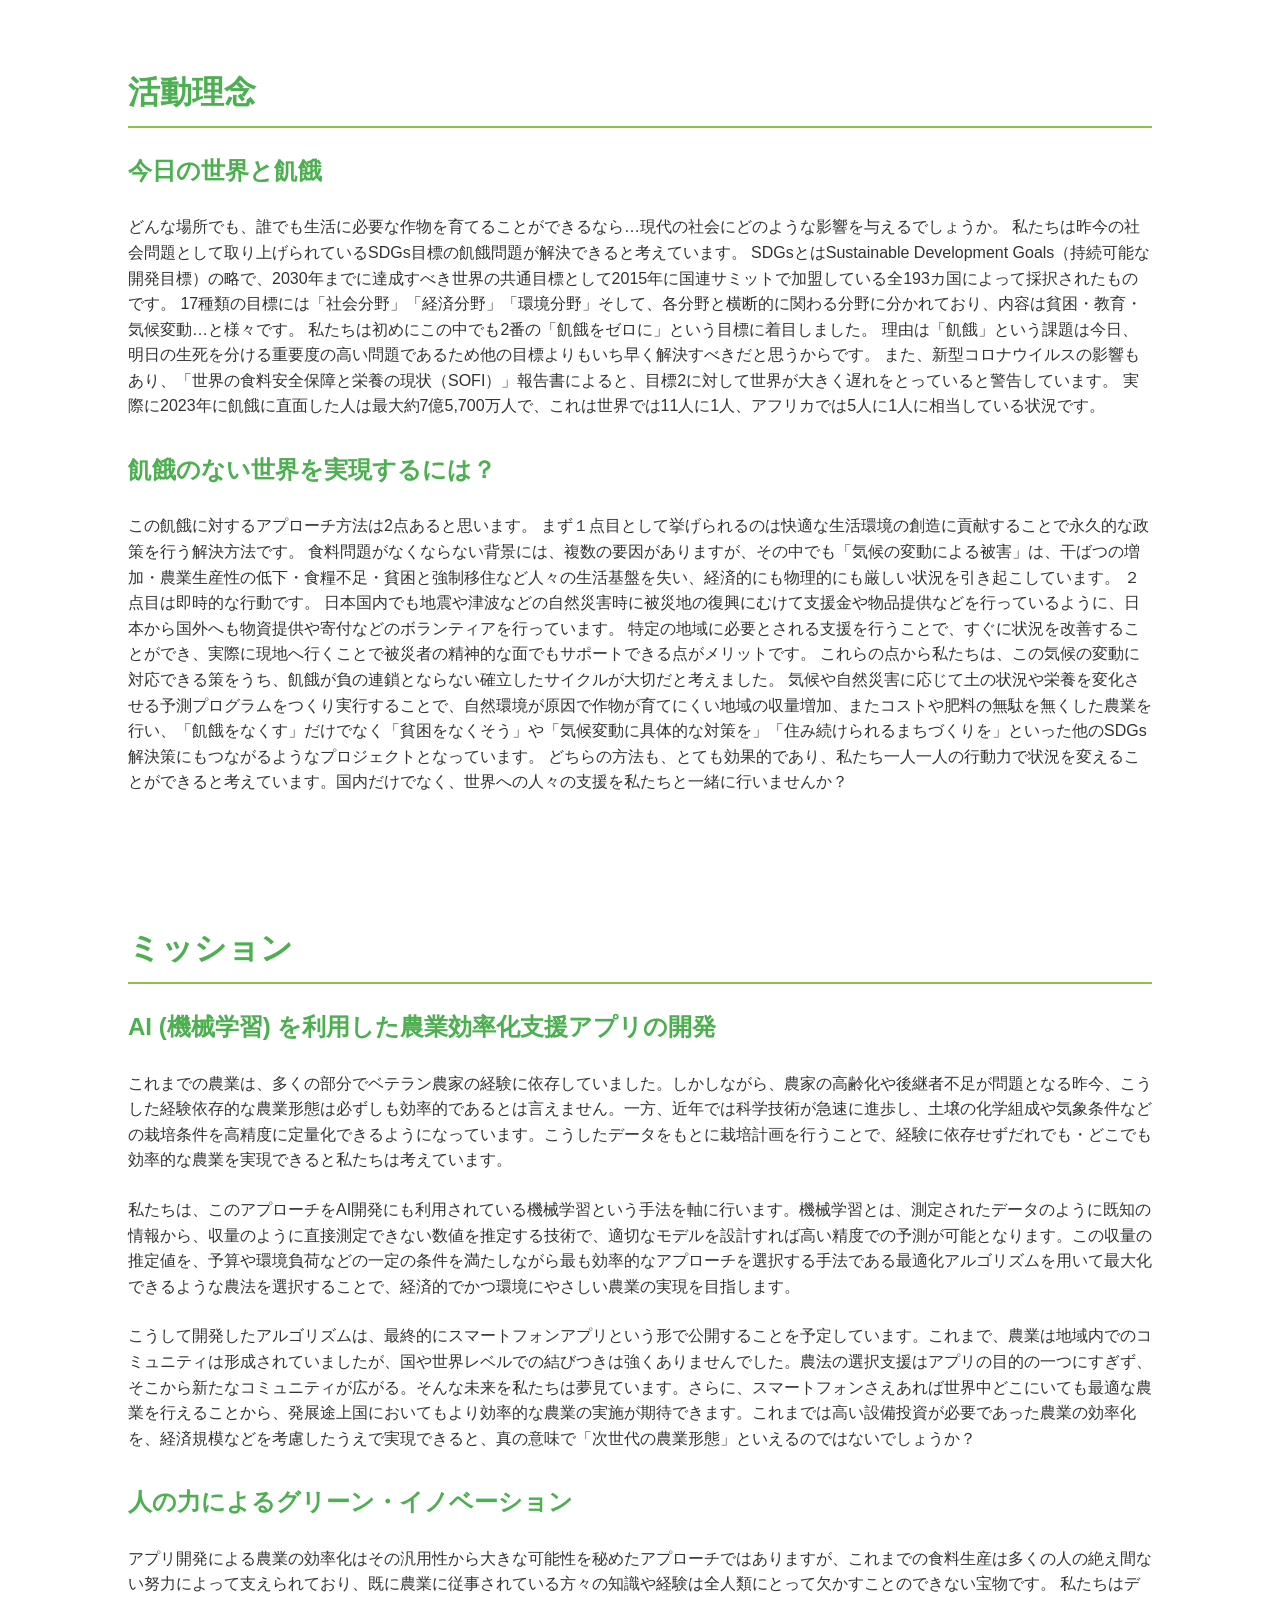
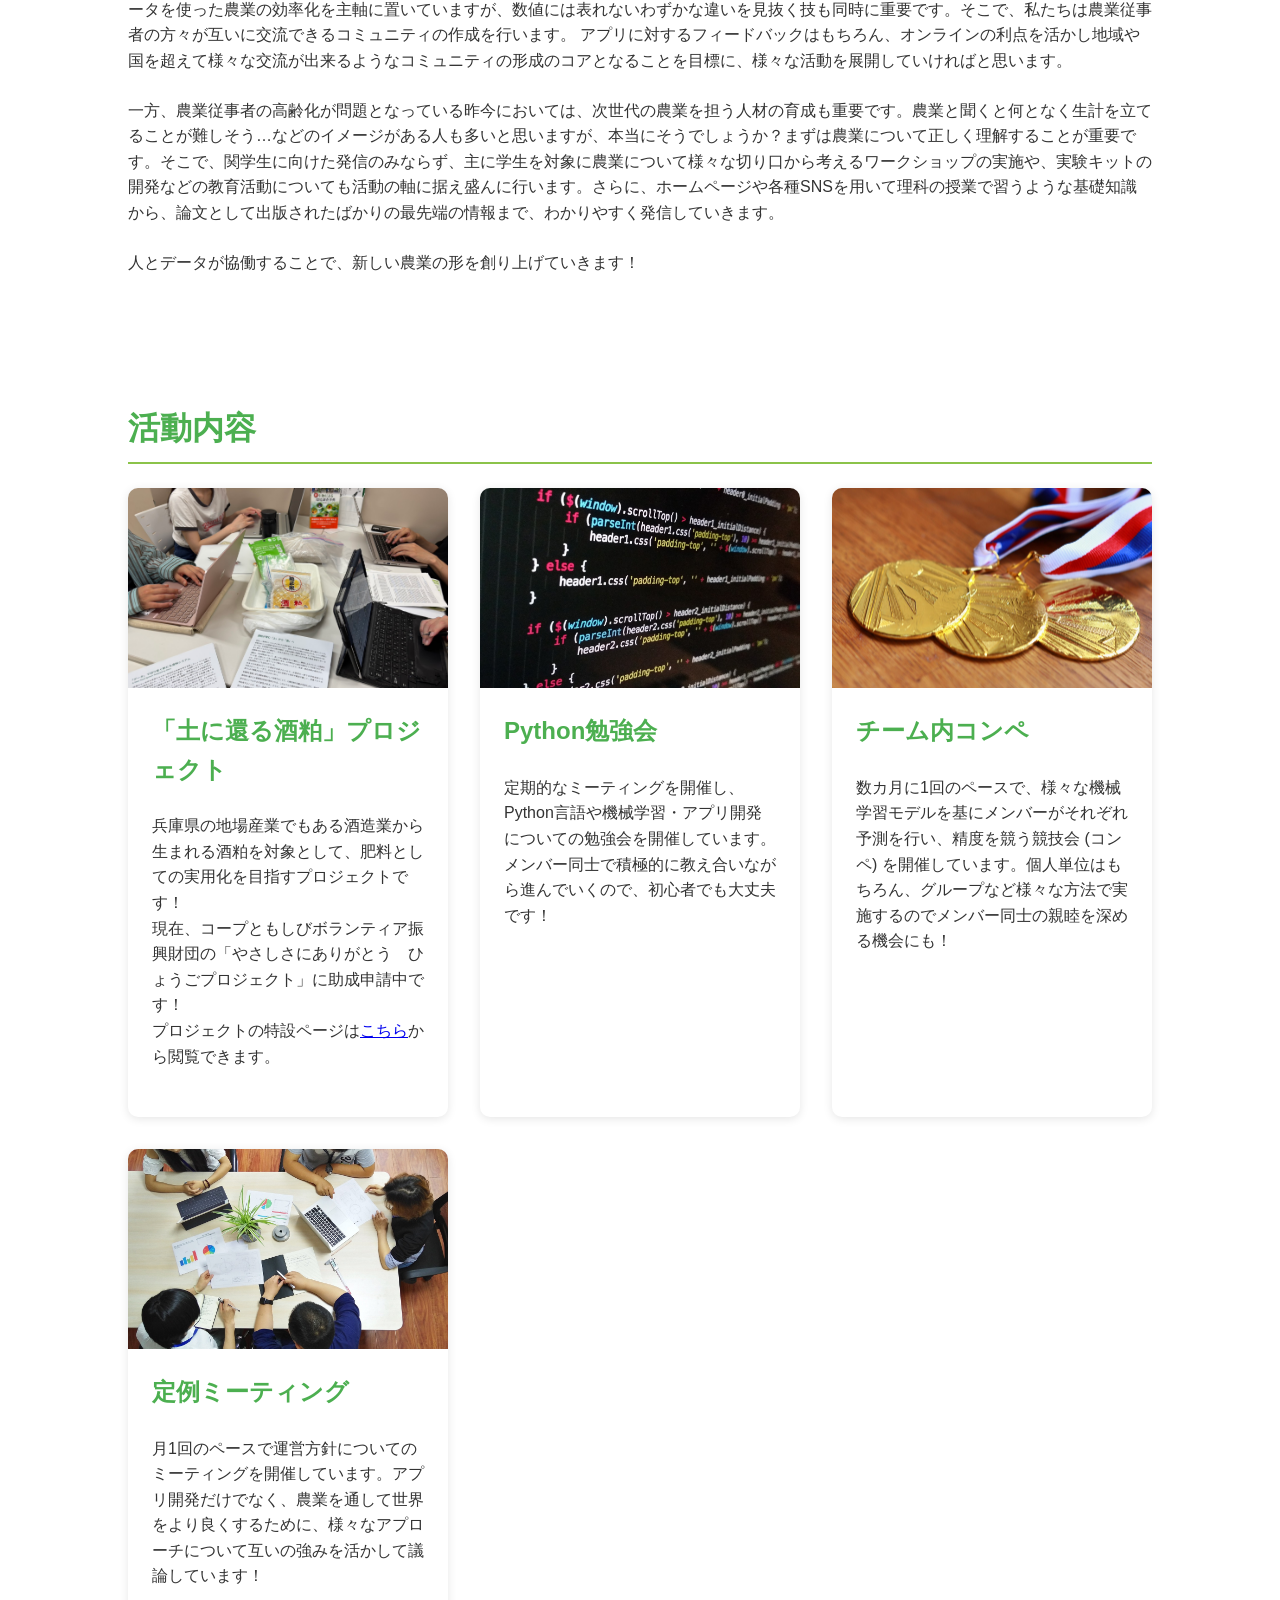
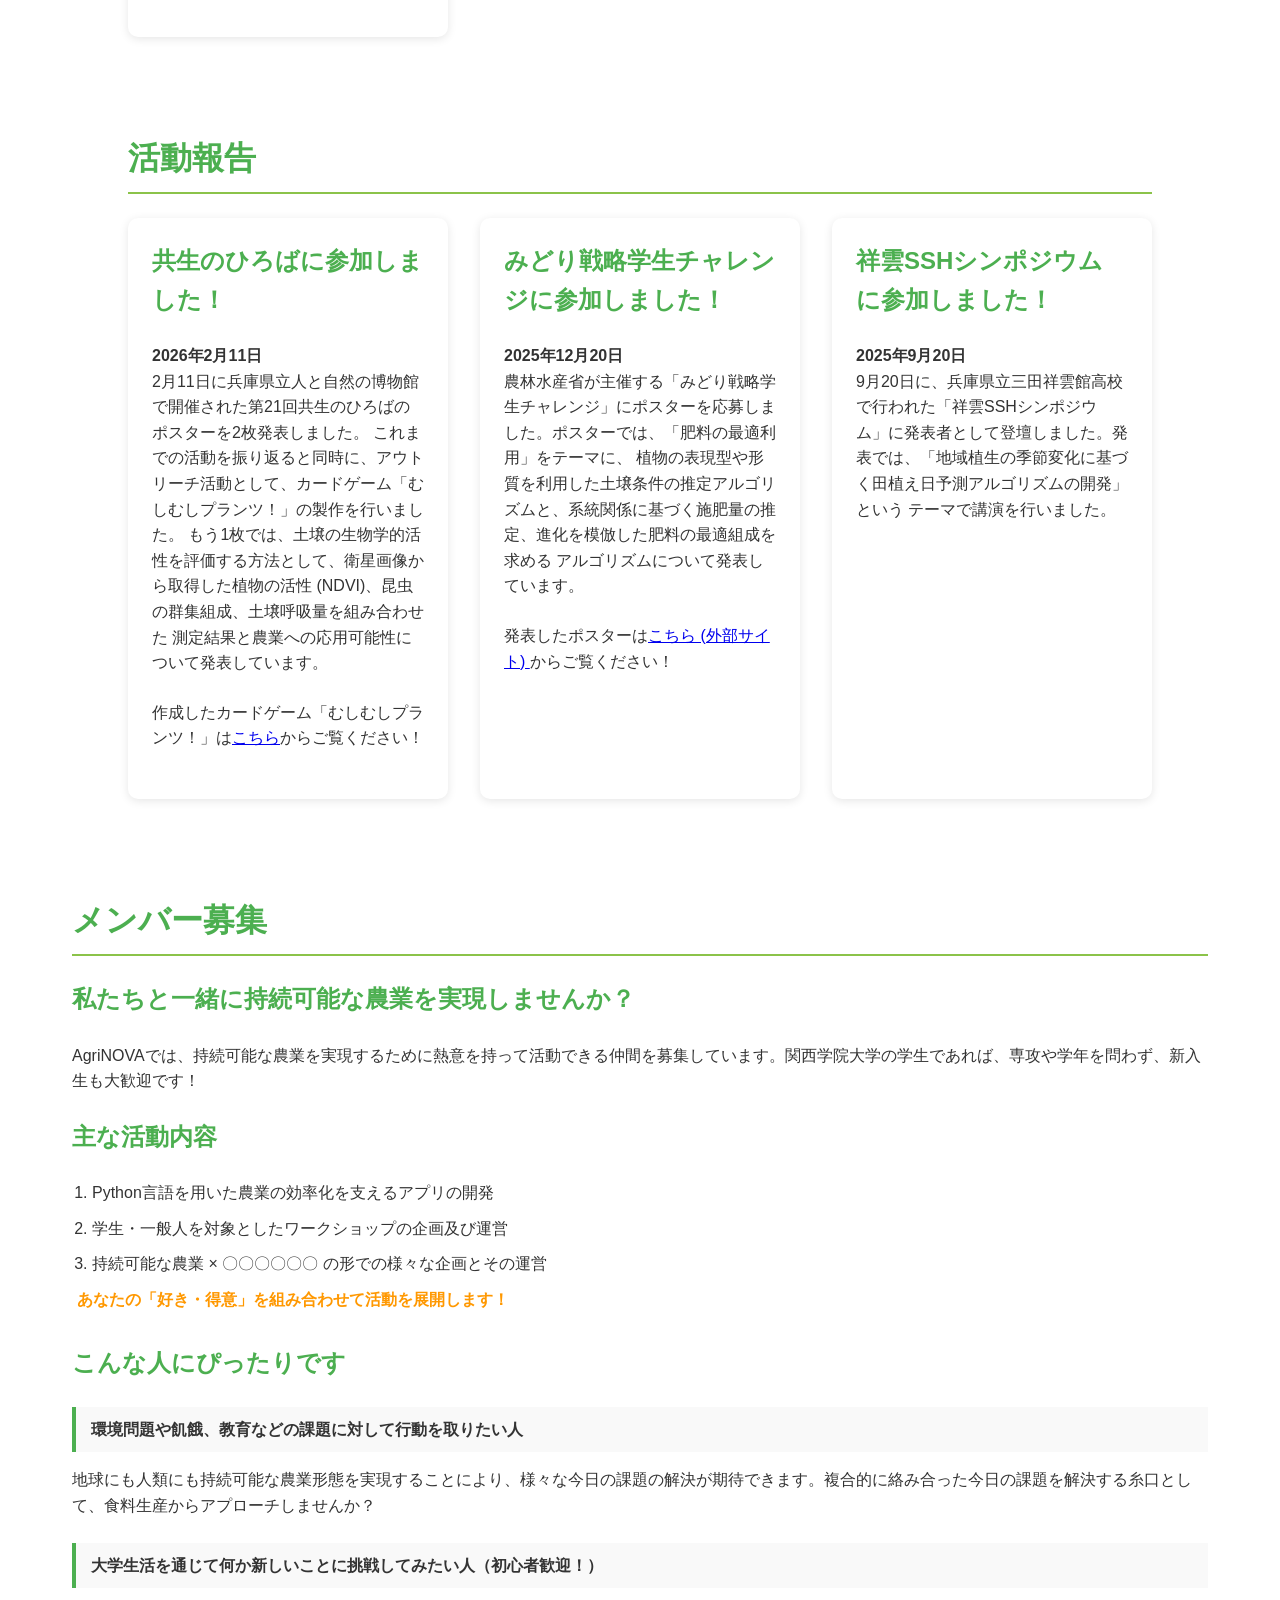
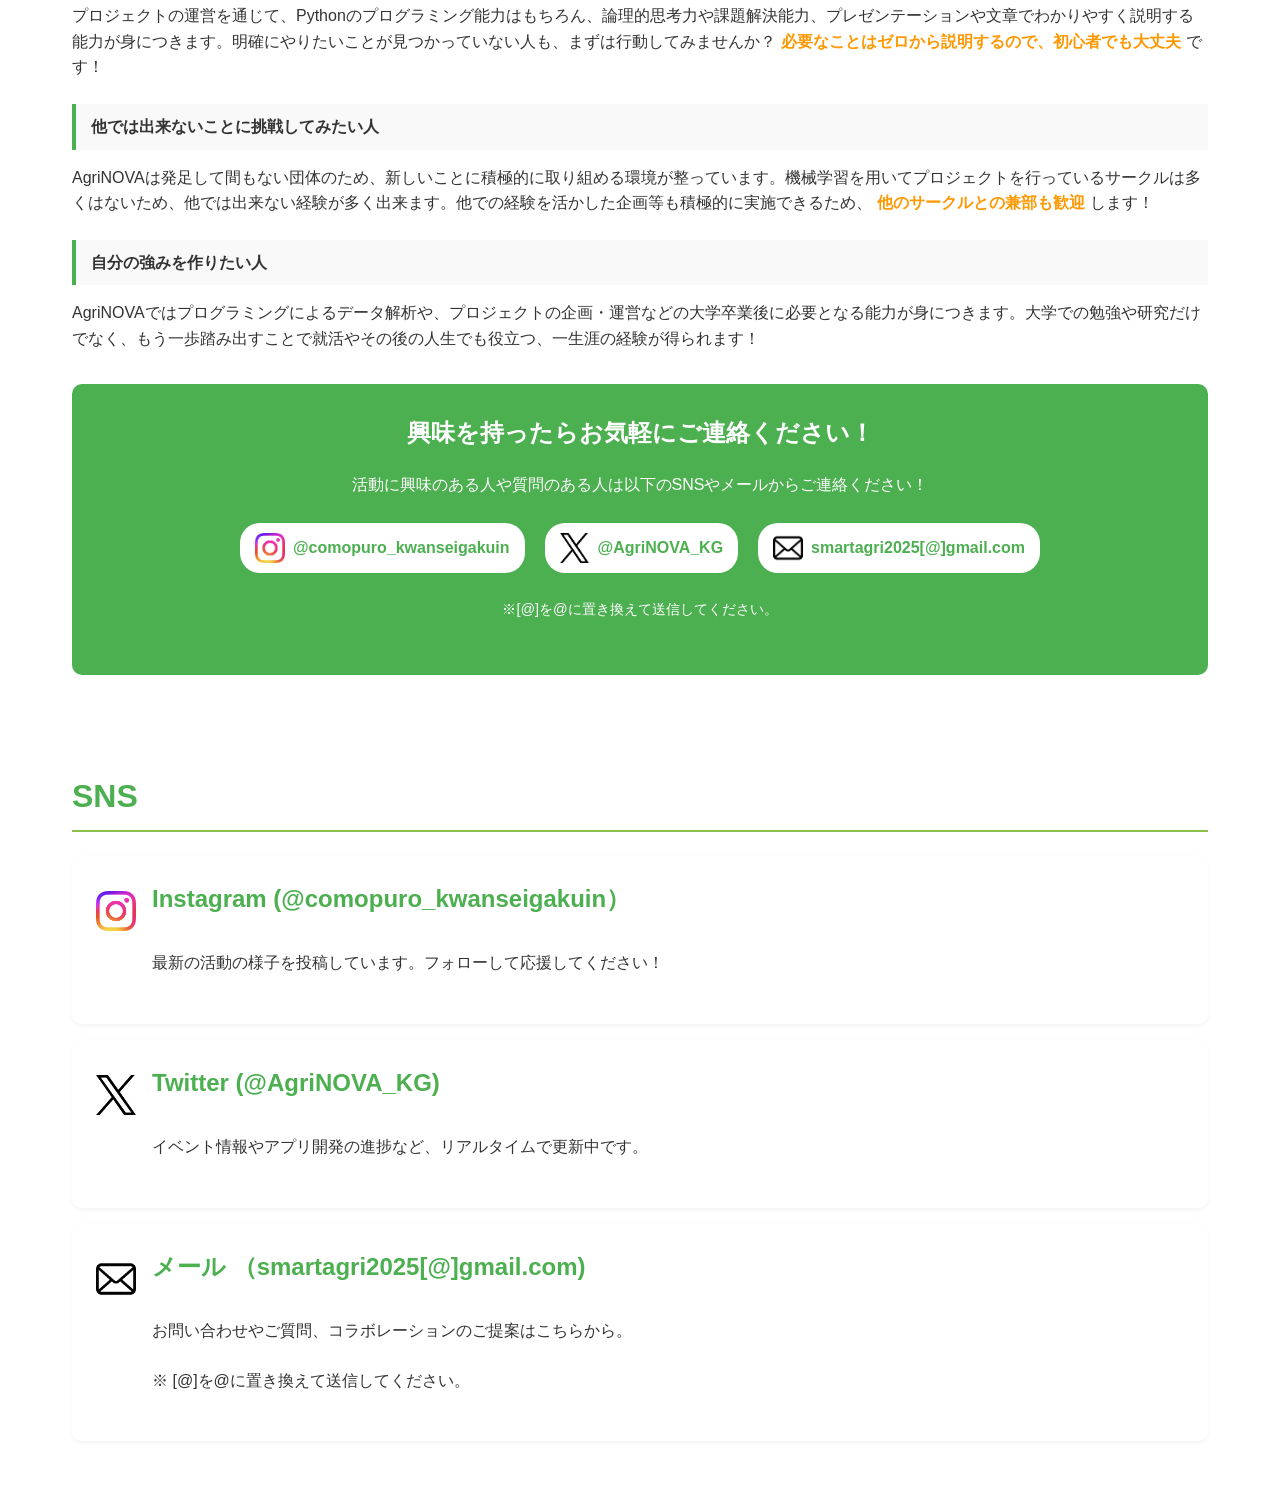
==== commit 77682444: "add image photo of sakekasu project" ====
--- a/index.html
+++ b/index.html
@@ -128,7 +128,7 @@
                 <h2>活動内容</h2>
                 <div class="activities-container">
                     <div class="activity-item">
-                        <!--<div class="activity-image" style="background-image: url('images/programming.jpg');"></div>-->
+                        <div class="activity-image" style="background-image: url('images/sakekasu_project.jpeg');"></div>
                         <div class="activity-content">
                             <h3>「土に還る酒粕」プロジェクト</h3>
                             <p>
